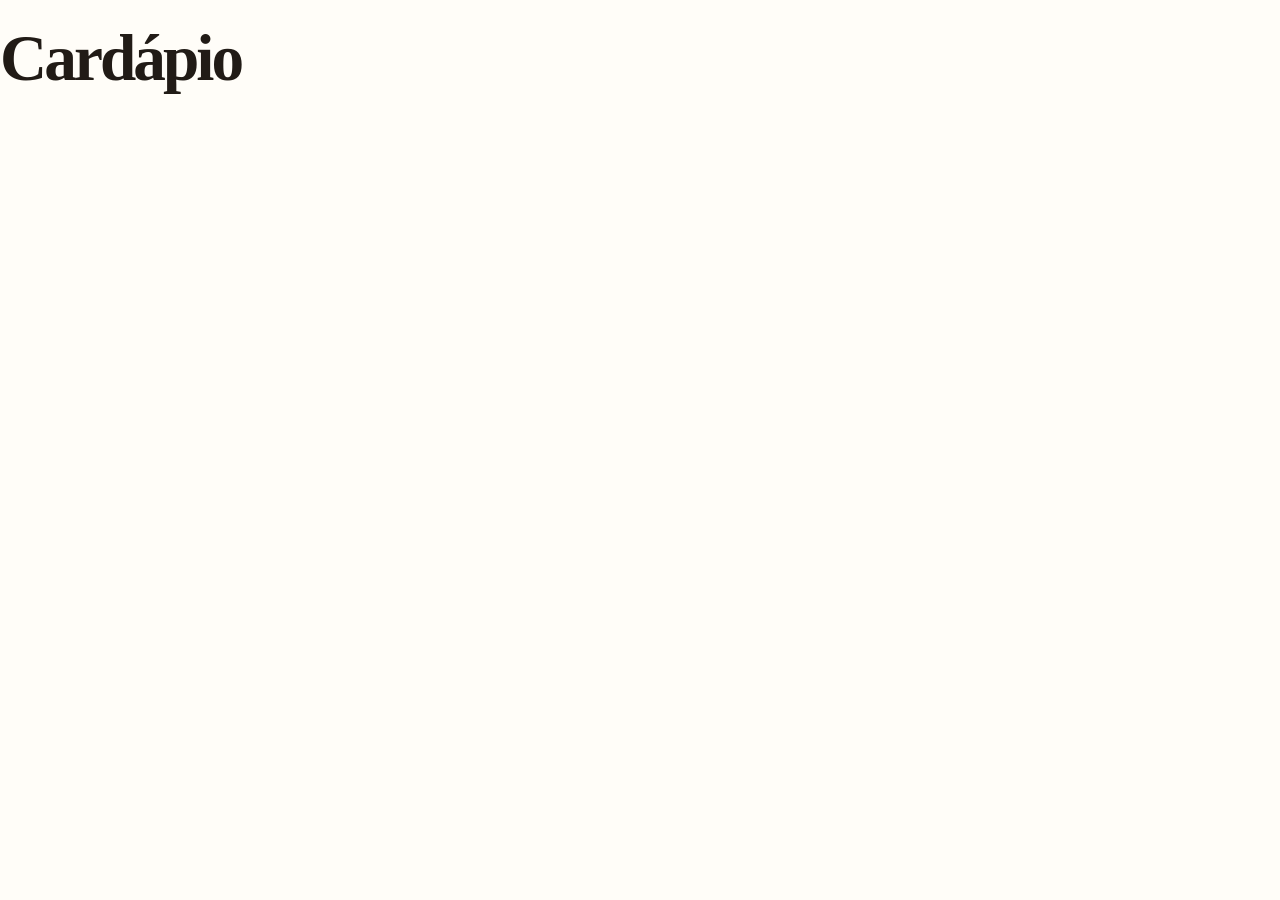
==== cardapio.html @ 6fffc0a2 "Criar página independente de cardápio" ====
<!DOCTYPE html><html lang="pt-BR"><head><meta charset="UTF-8"><meta name="viewport" content="width=device-width, initial-scale=1"><title>Cardápio | Fatia dos Sonhos</title><link rel="stylesheet" href="style.css"></head><body><h1>Cardápio</h1><script src="script.js"></script></body></html>
---- style.css ----
:root{--ink:#211b16;--muted:#776f65;--cream:#f8f4ed;--paper:#fffdf8;--red:#b83a24;--red-dark:#922b1a;--gold:#d9a54a;--line:#e9e1d6;--serif:"Playfair Display",Georgia,serif;--sans:"DM Sans",Arial,sans-serif}*{box-sizing:border-box}html{scroll-behavior:smooth;scroll-padding-top:90px}body{margin:0;background:var(--paper);color:var(--ink);font-family:var(--sans);-webkit-font-smoothing:antialiased}a{color:inherit;text-decoration:none}button,input,textarea{font:inherit}.announcement{padding:10px 20px;text-align:center;background:var(--red);color:#fff8ef;font-size:11px;letter-spacing:.09em}.site-header{height:88px;padding:0 7.2%;display:flex;align-items:center;justify-content:space-between;background:var(--paper);gap:24px;position:sticky;top:0;z-index:10;border-bottom:1px solid #eee8df}.brand{display:flex;align-items:center;gap:10px;flex-shrink:0}.brand-mark{width:43px;height:43px;display:grid;place-items:center;border:1.5px solid var(--red);border-radius:50%;font-family:var(--serif);font-size:16px;font-weight:800;color:var(--red);letter-spacing:-2px}.brand-mark span{color:var(--gold)}.brand-name{font-weight:800;font-size:14px;letter-spacing:.1em;line-height:1.3}.brand-name i{font-style:normal;color:var(--red)}.brand-name small{display:block;font-size:8px;letter-spacing:.24em;font-weight:500;margin-top:3px}.navigation{display:flex;align-items:center;gap:32px}.navigation a{font-size:12px;color:#5e574f;transition:color .2s}.navigation a:hover,.text-link:hover{color:var(--red)}.header-order{padding:13px 17px;background:var(--ink);color:#fff;border-radius:3px;font-size:12px;font-weight:700}.header-order span{margin-left:10px;color:var(--gold)}.menu-toggle{display:none;background:none;border:0;font-size:24px}.hero{position:relative;min-height:590px;display:grid;grid-template-columns:1fr 1fr;align-items:center;padding:54px 7.2% 70px;gap:6%}.hero-content{max-width:530px;padding-bottom:18px}.eyebrow{font-size:10px;letter-spacing:.18em;font-weight:700;color:var(--red);display:inline-flex;align-items:center;gap:10px}.hero .eyebrow span{width:7px;height:7px;background:var(--gold);border-radius:50%}h1,h2,h3,p{margin-top:0}h1,h2{font-family:var(--serif);letter-spacing:-.045em}h1{font-size:clamp(42px,5.1vw,69px);line-height:1.08;margin:23px 0 20px;font-weight:700}h1 em,h2 em{font-weight:600;color:var(--red);font-style:italic}.hero-content>p{max-width:430px;color:var(--muted);font-size:14px;line-height:1.9}.hero-actions{display:flex;align-items:center;gap:25px;margin-top:29px;flex-wrap:wrap}.button{display:inline-flex;align-items:center;justify-content:center;gap:22px;border:0;border-radius:3px;padding:16px 20px;font-weight:700;font-size:12px;cursor:pointer;transition:transform .2s,background .2s}.button:hover{transform:translateY(-2px)}.button-primary{background:var(--red);color:white}.button-primary:hover{background:var(--red-dark)}.button-primary span{font-size:18px;line-height:12px}.text-link{font-size:11px;font-weight:700;transition:color .2s}.text-link span{margin-left:7px}.hero-note{display:flex;align-items:center;gap:13px;margin-top:48px}.stars{color:var(--gold);letter-spacing:3px;font-size:13px}.hero-note strong,.hero-note small{display:block}.hero-note strong{font-size:11px}.hero-note small{font-size:10px;color:var(--muted);margin-top:5px}.hero-image{position:relative;min-height:430px;height:100%;background:#34251b url("https://images.unsplash.com/photo-1513104890138-7c749659a591?auto=format&fit=crop&w=1300&q=90") center/cover no-repeat;border-radius:2px}.hero-image:after{content:"";position:absolute;inset:45% 0 0;background:linear-gradient(transparent,rgba(18,12,8,.75))}.image-label{position:absolute;top:22px;right:22px;z-index:1;display:flex;align-items:center;gap:10px;background:var(--paper);padding:12px 15px;font-size:9px;font-weight:700;letter-spacing:.1em;line-height:1.6}.image-label>span:first-child{font-size:24px;color:var(--red)}.hero-caption{position:absolute;z-index:1;bottom:27px;left:28px;color:white}.hero-caption span,.hero-caption strong{display:block}.hero-caption span{font-size:9px;letter-spacing:.18em;margin-bottom:8px}.hero-caption strong{font-family:var(--serif);font-size:25px}.hero-index{position:absolute;bottom:25px;left:7.2%;font-size:8px;letter-spacing:.18em;color:#8b8175}.hero-index span{color:var(--red);margin:0 7px}.benefits{padding:28px 7.2%;display:grid;grid-template-columns:repeat(3,1fr);gap:30px;background:var(--cream);border-top:1px solid var(--line);border-bottom:1px solid var(--line)}.benefits>div{display:flex;align-items:center;gap:15px;justify-content:center}.benefit-icon{width:43px;height:43px;display:grid;place-items:center;border:1px solid #d9c9b7;color:var(--red);border-radius:50%;font-size:21px}.benefits strong,.benefits small{display:block}.benefits strong{font-size:11px}.benefits small{font-size:10px;color:var(--muted);margin-top:6px}.section-wrap{padding:100px 7.2%}.section-heading{display:flex;align-items:end;justify-content:space-between;gap:35px}.section-heading h2,.story-copy h2,.cta-section h2{font-size:clamp(34px,4vw,49px);line-height:1.12;margin:14px 0 0}.section-heading h2 span{color:var(--red)}.section-heading>p{max-width:360px;color:var(--muted);font-size:12px;line-height:1.8;margin-bottom:5px}.filters{display:flex;gap:9px;margin:34px 0 24px;flex-wrap:wrap}.filter{border:1px solid var(--line);background:transparent;color:var(--muted);padding:10px 17px;border-radius:30px;font-size:11px;cursor:pointer}.filter.active,.filter:hover{background:var(--ink);color:white;border-color:var(--ink)}.pizza-grid{display:grid;grid-template-columns:repeat(3,minmax(0,1fr));gap:28px 22px}.pizza-card{min-width:0}.pizza-photo{height:225px;position:relative;overflow:hidden;background:#eee5d8}.pizza-photo img{width:100%;height:100%;object-fit:cover;transition:transform .45s}.pizza-card:hover .pizza-photo img{transform:scale(1.05)}.pizza-tag{position:absolute;top:13px;left:13px;background:var(--paper);padding:8px 10px;font-size:9px;font-weight:700}.add-button{position:absolute;right:13px;bottom:13px;width:39px;height:39px;border:0;background:var(--red);color:white;font-size:25px;line-height:1;cursor:pointer;border-radius:50%;transition:transform .2s,background .2s}.add-button:hover{transform:rotate(90deg);background:var(--red-dark)}.pizza-info{padding:17px 0 5px;display:flex;align-items:start;justify-content:space-between;gap:12px}.pizza-info h3{font-family:var(--serif);font-size:20px;margin:0 0 7px}.pizza-info p{font-size:11px;line-height:1.7;color:var(--muted);max-width:240px;margin:0}.price{font-size:12px;white-space:nowrap;color:var(--red);padding-top:4px}.menu-bottom{display:flex;align-items:center;justify-content:space-between;border-top:1px solid var(--line);margin-top:42px;padding-top:25px;color:var(--muted);font-size:11px}.button-dark{background:var(--ink);color:white}.button-dark b{display:grid;place-items:center;background:var(--red);color:white;width:20px;height:20px;border-radius:50%;font-size:10px}.story-section{display:grid;grid-template-columns:1fr 1fr;min-height:530px;background:var(--cream)}.story-image{background:url("https://images.unsplash.com/photo-1579751626657-72bc17010498?auto=format&fit=crop&w=1200&q=85") center/cover;min-height:480px}.story-copy{padding:75px 13%;align-self:center}.story-copy h2{font-size:clamp(38px,4.4vw,57px);margin:18px 0 22px}.story-copy>p{font-size:12px;line-height:1.95;color:var(--muted);max-width:400px}.story-copy .text-link{display:inline-block;margin-top:14px}.cta-section{text-align:center;padding:90px 20px;background:#211b16;color:white}.cta-section .eyebrow{color:#e3b75f}.cta-section h2{margin:17px 0 12px}.cta-section p{color:#c8bfb4;font-size:12px;margin-bottom:25px}.cta-section .button{margin:auto}footer{padding:42px 7.2% 20px;background:#17130f;color:#fff}.footer-top{display:flex;align-items:center;justify-content:space-between;gap:30px;padding-bottom:35px}.brand-footer .brand-name{color:#fff}.footer-top>p{font-family:var(--serif);font-style:italic;color:#c8bfb4;font-size:16px;margin:0}.footer-contact{display:grid;gap:8px;font-size:10px;color:#c8bfb4}.footer-contact strong{font-size:11px;color:#fff}.footer-contact a:hover{color:#e3b75f}.footer-bottom{display:flex;justify-content:space-between;gap:15px;border-top:1px solid #3a332d;padding-top:18px;font-size:9px;color:#9f968c}.footer-bottom a:hover{color:white}.order-dialog{width:min(520px,calc(100% - 28px));max-height:90vh;overflow:auto;border:0;border-radius:8px;padding:27px;background:var(--paper);color:var(--ink);box-shadow:0 20px 90px #0005}.order-dialog::backdrop{background:#130e0bc9;backdrop-filter:blur(3px)}.dialog-head{display:flex;justify-content:space-between;align-items:center;border-bottom:1px solid var(--line);padding-bottom:17px}.dialog-head h2{font-size:30px;margin:8px 0 0}.close-dialog{border:0;background:none;font-size:30px;cursor:pointer;color:var(--muted)}.order-items{padding:12px 0}.empty-cart{font-size:12px;color:var(--muted);line-height:1.7}.order-row{display:grid;grid-template-columns:1fr auto;gap:8px;padding:12px 0;border-bottom:1px solid var(--line);font-size:12px}.order-row small{display:block;color:var(--muted);margin-top:4px}.quantity-controls{display:flex;align-items:center;gap:10px}.quantity-controls button{width:25px;height:25px;border:1px solid var(--line);background:white;cursor:pointer;border-radius:4px}.order-total{display:flex;justify-content:space-between;padding:17px 0;border-top:1px solid var(--line);font-size:14px}.order-total strong{color:var(--red);font-size:18px}.customer-label{display:block;font-size:11px;font-weight:700;margin:12px 0 6px}.customer-input{display:block;width:100%;border:1px solid var(--line);border-radius:4px;padding:12px;background:white;outline-color:var(--red);font-size:12px;resize:vertical}.checkout-button{width:100%;margin-top:18px}.dialog-hint{display:block;text-align:center;color:var(--muted);font-size:10px;margin-top:10px}.toast{position:fixed;bottom:22px;left:50%;transform:translate(-50%,20px);background:var(--ink);color:white;padding:13px 20px;border-radius:4px;font-size:12px;opacity:0;pointer-events:none;transition:.25s;z-index:30;max-width:90%;text-align:center}.toast.show{opacity:1;transform:translate(-50%,0)}[hidden]{display:none!important}@media(max-width:900px){.site-header{padding:0 5%;gap:15px}.navigation{gap:16px}.hero{padding-left:5%;padding-right:5%;gap:4%}.hero-image{min-height:380px}.benefits,.section-wrap{padding-left:5%;padding-right:5%}.pizza-photo{height:185px}.pizza-info{flex-direction:column;gap:7px}.story-copy{padding:55px 9%}.hero-index{left:5%}.footer-top{flex-wrap:wrap}}@media(max-width:650px){.announcement{font-size:9px;padding:9px}.site-header{height:72px}.brand-mark{width:38px;height:38px}.brand-name{font-size:12px}.brand-name small{font-size:7px}.menu-toggle{display:block;margin-left:auto;cursor:pointer}.navigation{display:none;position:absolute;top:71px;left:0;right:0;background:var(--paper);padding:20px 6%;border-bottom:1px solid var(--line);flex-direction:column;align-items:flex-start;gap:20px}.navigation.open{display:flex}.header-order{padding:11px;font-size:10px}.hero{grid-template-columns:1fr;padding:48px 6% 63px;gap:30px}.hero-content{padding:0}.hero h1{font-size:clamp(43px,12vw,61px)}.hero-content>p{font-size:13px}.hero-note{margin-top:30px}.hero-image{min-height:310px}.hero-index{left:6%;bottom:22px}.benefits{grid-template-columns:1fr;gap:20px;padding:25px 7%;}.benefits>div{justify-content:flex-start}.section-wrap{padding:70px 6%}.section-heading{display:block}.section-heading>p{margin-top:15px}.section-heading h2{font-size:38px}.pizza-grid{grid-template-columns:repeat(2,minmax(0,1fr));gap:25px 13px}.pizza-photo{height:150px}.pizza-info{padding-top:12px}.pizza-info h3{font-size:17px}.pizza-info p{font-size:10px}.price{font-size:11px}.add-button{width:33px;height:33px;right:8px;bottom:8px}.pizza-tag{top:8px;left:8px;font-size:8px;padding:6px}.menu-bottom{align-items:flex-start;gap:15px;flex-direction:column}.story-section{grid-template-columns:1fr}.story-image{min-height:280px}.story-copy{padding:55px 7%}.story-copy h2{font-size:45px}.cta-section{padding:70px 18px}.cta-section h2{font-size:37px}.footer-top{align-items:flex-start;flex-direction:column;gap:20px}.footer-bottom{font-size:8px}.order-dialog{padding:21px}.hero-actions{gap:18px}}@media(prefers-reduced-motion:reduce){*,*::before,*::after{scroll-behavior:auto!important;transition:none!important}}
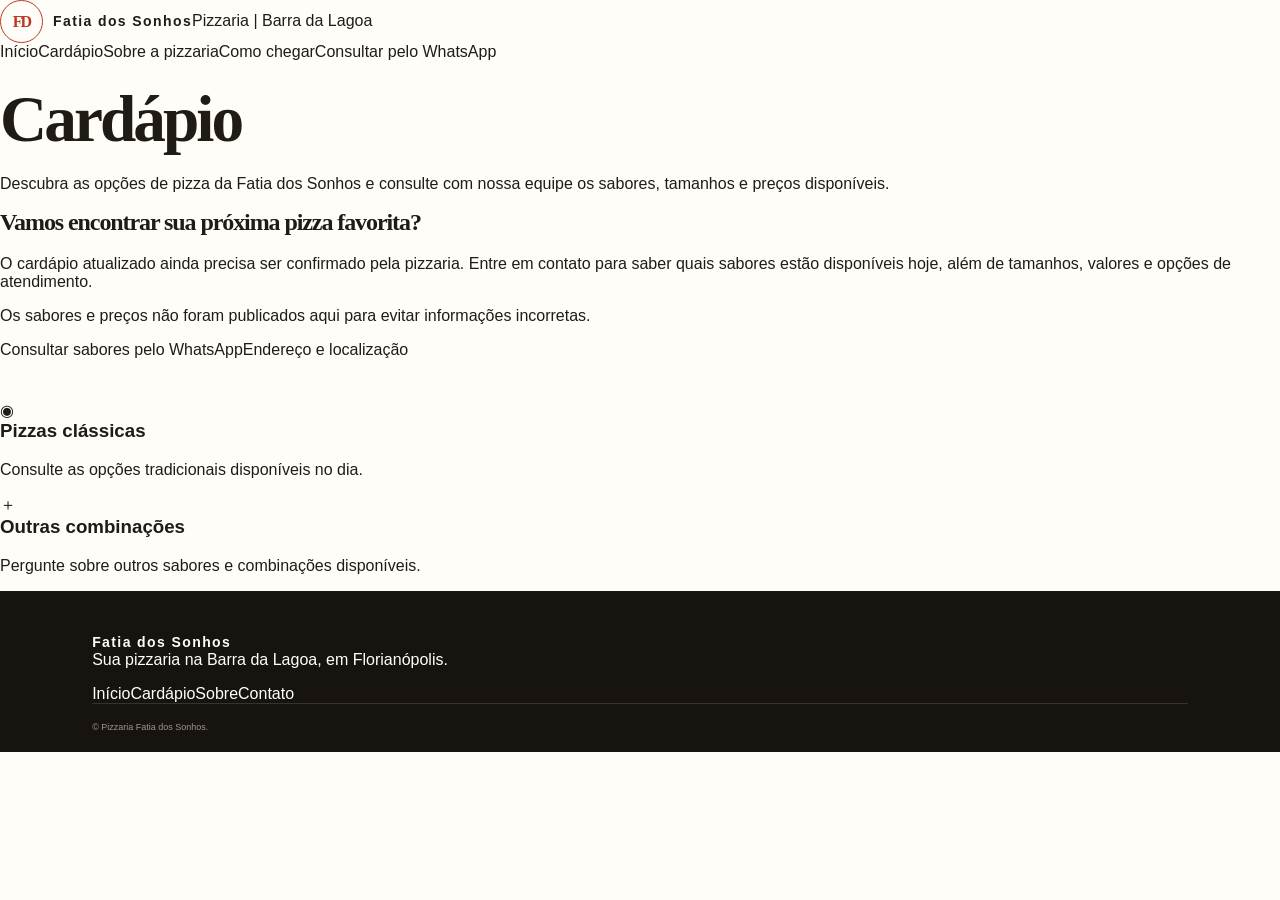
==== commit 67f8f65b: "Completar página de cardápio e navegação" ====
--- a/cardapio.html
+++ b/cardapio.html
@@ -1 +1,5 @@
-<!DOCTYPE html><html lang="pt-BR"><head><meta charset="UTF-8"><meta name="viewport" content="width=device-width, initial-scale=1"><title>Cardápio | Fatia dos Sonhos</title><link rel="stylesheet" href="style.css"></head><body><h1>Cardápio</h1><script src="script.js"></script></body></html>+<!DOCTYPE html>
+<html lang="pt-BR"><head><meta charset="UTF-8"><meta name="viewport" content="width=device-width, initial-scale=1"><meta name="theme-color" content="#124b91"><meta name="description" content="Consulte o cardápio da Pizzaria Fatia dos Sonhos, na Barra da Lagoa, Florianópolis. Confirme sabores, tamanhos e preços com a equipe."><title>Cardápio | Pizzaria Fatia dos Sonhos em Florianópolis</title><link rel="preconnect" href="https://fonts.googleapis.com"><link rel="preconnect" href="https://fonts.gstatic.com" crossorigin><link href="https://fonts.googleapis.com/css2?family=Montserrat:wght@400;700;900&display=swap" rel="stylesheet"><link rel="stylesheet" href="style.css"></head>
+<body><header class="navbar"><div class="container nav-inner"><a class="brand" href="index.html"><span class="brand-mark">FD</span><span><span class="brand-name">Fatia dos Sonhos</span><span class="brand-tag">Pizzaria | Barra da Lagoa</span></span></a><button class="menu-toggle" id="menuToggle" aria-label="Abrir menu" aria-expanded="false" aria-controls="navLinks">☰</button><nav class="nav-links" id="navLinks"><a href="index.html">Início</a><a href="cardapio.html" aria-current="page">Cardápio</a><a href="sobre.html">Sobre a pizzaria</a><a href="contato.html">Como chegar</a><a class="btn nav-cta whatsapp-link" href="#">Consultar pelo WhatsApp</a></nav></div></header>
+<main><section class="page-hero"><div class="container"><h1>Cardápio</h1><p>Descubra as opções de pizza da Fatia dos Sonhos e consulte com nossa equipe os sabores, tamanhos e preços disponíveis.</p></div></section><section class="page-content"><div class="container"><div class="menu-panel"><h2>Vamos encontrar sua próxima pizza favorita?</h2><p class="menu-intro">O cardápio atualizado ainda precisa ser confirmado pela pizzaria. Entre em contato para saber quais sabores estão disponíveis hoje, além de tamanhos, valores e opções de atendimento.</p><p class="menu-note">Os sabores e preços não foram publicados aqui para evitar informações incorretas.</p><div class="menu-actions"><a class="btn whatsapp-link" href="#">Consultar sabores pelo WhatsApp</a><a class="btn btn-outline" href="contato.html">Endereço e localização</a></div></div><div style="margin-top:42px" class="service-grid"><article class="service-card"><div class="service-icon">◉</div><h3>Pizzas clássicas</h3><p>Consulte as opções tradicionais disponíveis no dia.</p></article><article class="service-card"><div class="service-icon">＋</div><h3>Outras combinações</h3><p>Pergunte sobre outros sabores e combinações disponíveis.</p></article></div></div></section></main>
+<footer><div class="container"><div class="footer-main"><div><a class="brand" href="index.html"><span class="brand-name">Fatia dos Sonhos</span></a><p class="footer-description">Sua pizzaria na Barra da Lagoa, em Florianópolis.</p></div><nav class="footer-links"><a href="index.html">Início</a><a href="cardapio.html">Cardápio</a><a href="sobre.html">Sobre</a><a href="contato.html">Contato</a></nav></div><div class="footer-bottom"><span>© <span id="year"></span> Pizzaria Fatia dos Sonhos.</span></div></div></footer><script src="script.js"></script></body></html>
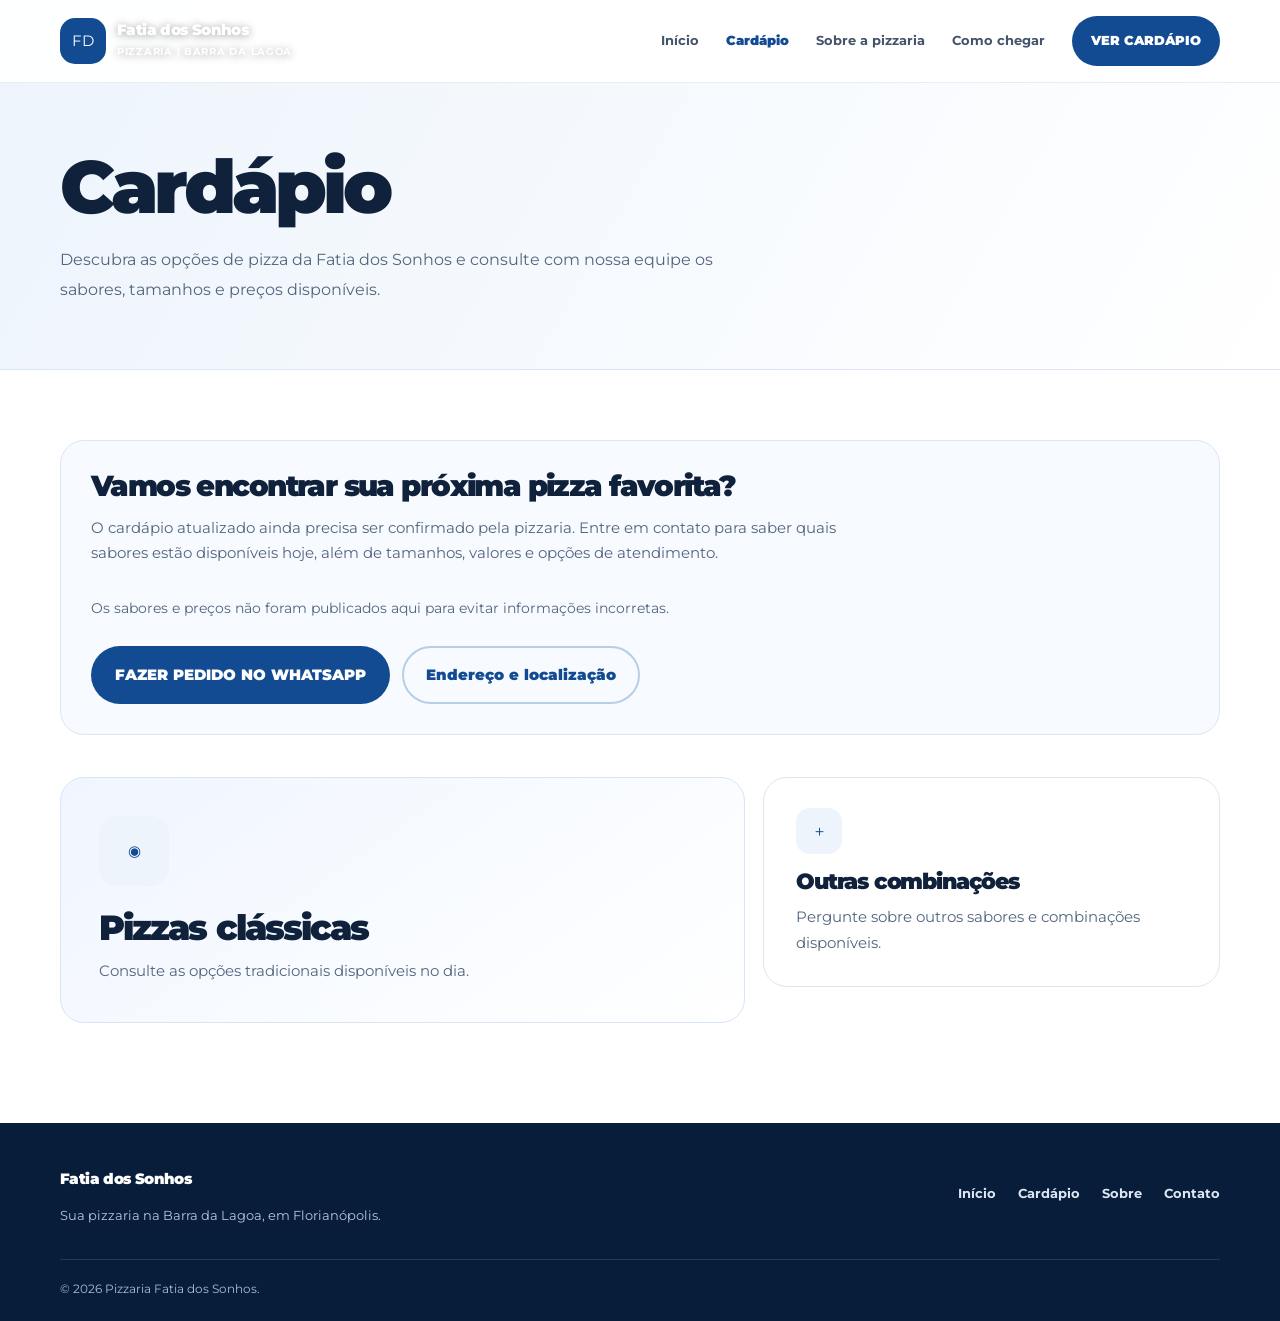
==== commit bfd813a9: "Atualiza chamada para acao do cabecalho e cardapio" ====
--- a/cardapio.html
+++ b/cardapio.html
@@ -1,5 +1,5 @@
 <!DOCTYPE html>
 <html lang="pt-BR"><head><meta charset="UTF-8"><meta name="viewport" content="width=device-width, initial-scale=1"><meta name="theme-color" content="#124b91"><meta name="description" content="Consulte o cardápio da Pizzaria Fatia dos Sonhos, na Barra da Lagoa, Florianópolis. Confirme sabores, tamanhos e preços com a equipe."><title>Cardápio | Pizzaria Fatia dos Sonhos em Florianópolis</title><link rel="preconnect" href="https://fonts.googleapis.com"><link rel="preconnect" href="https://fonts.gstatic.com" crossorigin><link href="https://fonts.googleapis.com/css2?family=Montserrat:wght@400;700;900&display=swap" rel="stylesheet"><link rel="stylesheet" href="style.css"></head>
-<body><header class="navbar"><div class="container nav-inner"><a class="brand" href="index.html"><span class="brand-mark">FD</span><span><span class="brand-name">Fatia dos Sonhos</span><span class="brand-tag">Pizzaria | Barra da Lagoa</span></span></a><button class="menu-toggle" id="menuToggle" aria-label="Abrir menu" aria-expanded="false" aria-controls="navLinks">☰</button><nav class="nav-links" id="navLinks"><a href="index.html">Início</a><a href="cardapio.html" aria-current="page">Cardápio</a><a href="sobre.html">Sobre a pizzaria</a><a href="contato.html">Como chegar</a><a class="btn nav-cta whatsapp-link" href="#">Consultar pelo WhatsApp</a></nav></div></header>
-<main><section class="page-hero"><div class="container"><h1>Cardápio</h1><p>Descubra as opções de pizza da Fatia dos Sonhos e consulte com nossa equipe os sabores, tamanhos e preços disponíveis.</p></div></section><section class="page-content"><div class="container"><div class="menu-panel"><h2>Vamos encontrar sua próxima pizza favorita?</h2><p class="menu-intro">O cardápio atualizado ainda precisa ser confirmado pela pizzaria. Entre em contato para saber quais sabores estão disponíveis hoje, além de tamanhos, valores e opções de atendimento.</p><p class="menu-note">Os sabores e preços não foram publicados aqui para evitar informações incorretas.</p><div class="menu-actions"><a class="btn whatsapp-link" href="#">Consultar sabores pelo WhatsApp</a><a class="btn btn-outline" href="contato.html">Endereço e localização</a></div></div><div style="margin-top:42px" class="service-grid"><article class="service-card"><div class="service-icon">◉</div><h3>Pizzas clássicas</h3><p>Consulte as opções tradicionais disponíveis no dia.</p></article><article class="service-card"><div class="service-icon">＋</div><h3>Outras combinações</h3><p>Pergunte sobre outros sabores e combinações disponíveis.</p></article></div></div></section></main>
+<body><header class="navbar"><div class="container nav-inner"><a class="brand" href="index.html"><span class="brand-mark">FD</span><span><span class="brand-name">Fatia dos Sonhos</span><span class="brand-tag">Pizzaria | Barra da Lagoa</span></span></a><button class="menu-toggle" id="menuToggle" aria-label="Abrir menu" aria-expanded="false" aria-controls="navLinks">☰</button><nav class="nav-links" id="navLinks"><a href="index.html">Início</a><a href="cardapio.html" aria-current="page">Cardápio</a><a href="sobre.html">Sobre a pizzaria</a><a href="contato.html">Como chegar</a><a class="btn nav-cta" href="cardapio.html">VER CARDÁPIO</a></nav></div></header>
+<main><section class="page-hero"><div class="container"><h1>Cardápio</h1><p>Descubra as opções de pizza da Fatia dos Sonhos e consulte com nossa equipe os sabores, tamanhos e preços disponíveis.</p></div></section><section class="page-content"><div class="container"><div class="menu-panel"><h2>Vamos encontrar sua próxima pizza favorita?</h2><p class="menu-intro">O cardápio atualizado ainda precisa ser confirmado pela pizzaria. Entre em contato para saber quais sabores estão disponíveis hoje, além de tamanhos, valores e opções de atendimento.</p><p class="menu-note">Os sabores e preços não foram publicados aqui para evitar informações incorretas.</p><div class="menu-actions"><a class="btn whatsapp-link" href="#">FAZER PEDIDO NO WHATSAPP</a><a class="btn btn-outline" href="contato.html">Endereço e localização</a></div></div><div style="margin-top:42px" class="service-grid"><article class="service-card"><div class="service-icon">◉</div><h3>Pizzas clássicas</h3><p>Consulte as opções tradicionais disponíveis no dia.</p></article><article class="service-card"><div class="service-icon">＋</div><h3>Outras combinações</h3><p>Pergunte sobre outros sabores e combinações disponíveis.</p></article></div></div></section></main>
 <footer><div class="container"><div class="footer-main"><div><a class="brand" href="index.html"><span class="brand-name">Fatia dos Sonhos</span></a><p class="footer-description">Sua pizzaria na Barra da Lagoa, em Florianópolis.</p></div><nav class="footer-links"><a href="index.html">Início</a><a href="cardapio.html">Cardápio</a><a href="sobre.html">Sobre</a><a href="contato.html">Contato</a></nav></div><div class="footer-bottom"><span>© <span id="year"></span> Pizzaria Fatia dos Sonhos.</span></div></div></footer><script src="script.js"></script></body></html>
--- a/style.css
+++ b/style.css
@@ -1 +1,359 @@
-:root{--ink:#211b16;--muted:#776f65;--cream:#f8f4ed;--paper:#fffdf8;--red:#b83a24;--red-dark:#922b1a;--gold:#d9a54a;--line:#e9e1d6;--serif:"Playfair Display",Georgia,serif;--sans:"DM Sans",Arial,sans-serif}*{box-sizing:border-box}html{scroll-behavior:smooth;scroll-padding-top:90px}body{margin:0;background:var(--paper);color:var(--ink);font-family:var(--sans);-webkit-font-smoothing:antialiased}a{color:inherit;text-decoration:none}button,input,textarea{font:inherit}.announcement{padding:10px 20px;text-align:center;background:var(--red);color:#fff8ef;font-size:11px;letter-spacing:.09em}.site-header{height:88px;padding:0 7.2%;display:flex;align-items:center;justify-content:space-between;background:var(--paper);gap:24px;position:sticky;top:0;z-index:10;border-bottom:1px solid #eee8df}.brand{display:flex;align-items:center;gap:10px;flex-shrink:0}.brand-mark{width:43px;height:43px;display:grid;place-items:center;border:1.5px solid var(--red);border-radius:50%;font-family:var(--serif);font-size:16px;font-weight:800;color:var(--red);letter-spacing:-2px}.brand-mark span{color:var(--gold)}.brand-name{font-weight:800;font-size:14px;letter-spacing:.1em;line-height:1.3}.brand-name i{font-style:normal;color:var(--red)}.brand-name small{display:block;font-size:8px;letter-spacing:.24em;font-weight:500;margin-top:3px}.navigation{display:flex;align-items:center;gap:32px}.navigation a{font-size:12px;color:#5e574f;transition:color .2s}.navigation a:hover,.text-link:hover{color:var(--red)}.header-order{padding:13px 17px;background:var(--ink);color:#fff;border-radius:3px;font-size:12px;font-weight:700}.header-order span{margin-left:10px;color:var(--gold)}.menu-toggle{display:none;background:none;border:0;font-size:24px}.hero{position:relative;min-height:590px;display:grid;grid-template-columns:1fr 1fr;align-items:center;padding:54px 7.2% 70px;gap:6%}.hero-content{max-width:530px;padding-bottom:18px}.eyebrow{font-size:10px;letter-spacing:.18em;font-weight:700;color:var(--red);display:inline-flex;align-items:center;gap:10px}.hero .eyebrow span{width:7px;height:7px;background:var(--gold);border-radius:50%}h1,h2,h3,p{margin-top:0}h1,h2{font-family:var(--serif);letter-spacing:-.045em}h1{font-size:clamp(42px,5.1vw,69px);line-height:1.08;margin:23px 0 20px;font-weight:700}h1 em,h2 em{font-weight:600;color:var(--red);font-style:italic}.hero-content>p{max-width:430px;color:var(--muted);font-size:14px;line-height:1.9}.hero-actions{display:flex;align-items:center;gap:25px;margin-top:29px;flex-wrap:wrap}.button{display:inline-flex;align-items:center;justify-content:center;gap:22px;border:0;border-radius:3px;padding:16px 20px;font-weight:700;font-size:12px;cursor:pointer;transition:transform .2s,background .2s}.button:hover{transform:translateY(-2px)}.button-primary{background:var(--red);color:white}.button-primary:hover{background:var(--red-dark)}.button-primary span{font-size:18px;line-height:12px}.text-link{font-size:11px;font-weight:700;transition:color .2s}.text-link span{margin-left:7px}.hero-note{display:flex;align-items:center;gap:13px;margin-top:48px}.stars{color:var(--gold);letter-spacing:3px;font-size:13px}.hero-note strong,.hero-note small{display:block}.hero-note strong{font-size:11px}.hero-note small{font-size:10px;color:var(--muted);margin-top:5px}.hero-image{position:relative;min-height:430px;height:100%;background:#34251b url("https://images.unsplash.com/photo-1513104890138-7c749659a591?auto=format&fit=crop&w=1300&q=90") center/cover no-repeat;border-radius:2px}.hero-image:after{content:"";position:absolute;inset:45% 0 0;background:linear-gradient(transparent,rgba(18,12,8,.75))}.image-label{position:absolute;top:22px;right:22px;z-index:1;display:flex;align-items:center;gap:10px;background:var(--paper);padding:12px 15px;font-size:9px;font-weight:700;letter-spacing:.1em;line-height:1.6}.image-label>span:first-child{font-size:24px;color:var(--red)}.hero-caption{position:absolute;z-index:1;bottom:27px;left:28px;color:white}.hero-caption span,.hero-caption strong{display:block}.hero-caption span{font-size:9px;letter-spacing:.18em;margin-bottom:8px}.hero-caption strong{font-family:var(--serif);font-size:25px}.hero-index{position:absolute;bottom:25px;left:7.2%;font-size:8px;letter-spacing:.18em;color:#8b8175}.hero-index span{color:var(--red);margin:0 7px}.benefits{padding:28px 7.2%;display:grid;grid-template-columns:repeat(3,1fr);gap:30px;background:var(--cream);border-top:1px solid var(--line);border-bottom:1px solid var(--line)}.benefits>div{display:flex;align-items:center;gap:15px;justify-content:center}.benefit-icon{width:43px;height:43px;display:grid;place-items:center;border:1px solid #d9c9b7;color:var(--red);border-radius:50%;font-size:21px}.benefits strong,.benefits small{display:block}.benefits strong{font-size:11px}.benefits small{font-size:10px;color:var(--muted);margin-top:6px}.section-wrap{padding:100px 7.2%}.section-heading{display:flex;align-items:end;justify-content:space-between;gap:35px}.section-heading h2,.story-copy h2,.cta-section h2{font-size:clamp(34px,4vw,49px);line-height:1.12;margin:14px 0 0}.section-heading h2 span{color:var(--red)}.section-heading>p{max-width:360px;color:var(--muted);font-size:12px;line-height:1.8;margin-bottom:5px}.filters{display:flex;gap:9px;margin:34px 0 24px;flex-wrap:wrap}.filter{border:1px solid var(--line);background:transparent;color:var(--muted);padding:10px 17px;border-radius:30px;font-size:11px;cursor:pointer}.filter.active,.filter:hover{background:var(--ink);color:white;border-color:var(--ink)}.pizza-grid{display:grid;grid-template-columns:repeat(3,minmax(0,1fr));gap:28px 22px}.pizza-card{min-width:0}.pizza-photo{height:225px;position:relative;overflow:hidden;background:#eee5d8}.pizza-photo img{width:100%;height:100%;object-fit:cover;transition:transform .45s}.pizza-card:hover .pizza-photo img{transform:scale(1.05)}.pizza-tag{position:absolute;top:13px;left:13px;background:var(--paper);padding:8px 10px;font-size:9px;font-weight:700}.add-button{position:absolute;right:13px;bottom:13px;width:39px;height:39px;border:0;background:var(--red);color:white;font-size:25px;line-height:1;cursor:pointer;border-radius:50%;transition:transform .2s,background .2s}.add-button:hover{transform:rotate(90deg);background:var(--red-dark)}.pizza-info{padding:17px 0 5px;display:flex;align-items:start;justify-content:space-between;gap:12px}.pizza-info h3{font-family:var(--serif);font-size:20px;margin:0 0 7px}.pizza-info p{font-size:11px;line-height:1.7;color:var(--muted);max-width:240px;margin:0}.price{font-size:12px;white-space:nowrap;color:var(--red);padding-top:4px}.menu-bottom{display:flex;align-items:center;justify-content:space-between;border-top:1px solid var(--line);margin-top:42px;padding-top:25px;color:var(--muted);font-size:11px}.button-dark{background:var(--ink);color:white}.button-dark b{display:grid;place-items:center;background:var(--red);color:white;width:20px;height:20px;border-radius:50%;font-size:10px}.story-section{display:grid;grid-template-columns:1fr 1fr;min-height:530px;background:var(--cream)}.story-image{background:url("https://images.unsplash.com/photo-1579751626657-72bc17010498?auto=format&fit=crop&w=1200&q=85") center/cover;min-height:480px}.story-copy{padding:75px 13%;align-self:center}.story-copy h2{font-size:clamp(38px,4.4vw,57px);margin:18px 0 22px}.story-copy>p{font-size:12px;line-height:1.95;color:var(--muted);max-width:400px}.story-copy .text-link{display:inline-block;margin-top:14px}.cta-section{text-align:center;padding:90px 20px;background:#211b16;color:white}.cta-section .eyebrow{color:#e3b75f}.cta-section h2{margin:17px 0 12px}.cta-section p{color:#c8bfb4;font-size:12px;margin-bottom:25px}.cta-section .button{margin:auto}footer{padding:42px 7.2% 20px;background:#17130f;color:#fff}.footer-top{display:flex;align-items:center;justify-content:space-between;gap:30px;padding-bottom:35px}.brand-footer .brand-name{color:#fff}.footer-top>p{font-family:var(--serif);font-style:italic;color:#c8bfb4;font-size:16px;margin:0}.footer-contact{display:grid;gap:8px;font-size:10px;color:#c8bfb4}.footer-contact strong{font-size:11px;color:#fff}.footer-contact a:hover{color:#e3b75f}.footer-bottom{display:flex;justify-content:space-between;gap:15px;border-top:1px solid #3a332d;padding-top:18px;font-size:9px;color:#9f968c}.footer-bottom a:hover{color:white}.order-dialog{width:min(520px,calc(100% - 28px));max-height:90vh;overflow:auto;border:0;border-radius:8px;padding:27px;background:var(--paper);color:var(--ink);box-shadow:0 20px 90px #0005}.order-dialog::backdrop{background:#130e0bc9;backdrop-filter:blur(3px)}.dialog-head{display:flex;justify-content:space-between;align-items:center;border-bottom:1px solid var(--line);padding-bottom:17px}.dialog-head h2{font-size:30px;margin:8px 0 0}.close-dialog{border:0;background:none;font-size:30px;cursor:pointer;color:var(--muted)}.order-items{padding:12px 0}.empty-cart{font-size:12px;color:var(--muted);line-height:1.7}.order-row{display:grid;grid-template-columns:1fr auto;gap:8px;padding:12px 0;border-bottom:1px solid var(--line);font-size:12px}.order-row small{display:block;color:var(--muted);margin-top:4px}.quantity-controls{display:flex;align-items:center;gap:10px}.quantity-controls button{width:25px;height:25px;border:1px solid var(--line);background:white;cursor:pointer;border-radius:4px}.order-total{display:flex;justify-content:space-between;padding:17px 0;border-top:1px solid var(--line);font-size:14px}.order-total strong{color:var(--red);font-size:18px}.customer-label{display:block;font-size:11px;font-weight:700;margin:12px 0 6px}.customer-input{display:block;width:100%;border:1px solid var(--line);border-radius:4px;padding:12px;background:white;outline-color:var(--red);font-size:12px;resize:vertical}.checkout-button{width:100%;margin-top:18px}.dialog-hint{display:block;text-align:center;color:var(--muted);font-size:10px;margin-top:10px}.toast{position:fixed;bottom:22px;left:50%;transform:translate(-50%,20px);background:var(--ink);color:white;padding:13px 20px;border-radius:4px;font-size:12px;opacity:0;pointer-events:none;transition:.25s;z-index:30;max-width:90%;text-align:center}.toast.show{opacity:1;transform:translate(-50%,0)}[hidden]{display:none!important}@media(max-width:900px){.site-header{padding:0 5%;gap:15px}.navigation{gap:16px}.hero{padding-left:5%;padding-right:5%;gap:4%}.hero-image{min-height:380px}.benefits,.section-wrap{padding-left:5%;padding-right:5%}.pizza-photo{height:185px}.pizza-info{flex-direction:column;gap:7px}.story-copy{padding:55px 9%}.hero-index{left:5%}.footer-top{flex-wrap:wrap}}@media(max-width:650px){.announcement{font-size:9px;padding:9px}.site-header{height:72px}.brand-mark{width:38px;height:38px}.brand-name{font-size:12px}.brand-name small{font-size:7px}.menu-toggle{display:block;margin-left:auto;cursor:pointer}.navigation{display:none;position:absolute;top:71px;left:0;right:0;background:var(--paper);padding:20px 6%;border-bottom:1px solid var(--line);flex-direction:column;align-items:flex-start;gap:20px}.navigation.open{display:flex}.header-order{padding:11px;font-size:10px}.hero{grid-template-columns:1fr;padding:48px 6% 63px;gap:30px}.hero-content{padding:0}.hero h1{font-size:clamp(43px,12vw,61px)}.hero-content>p{font-size:13px}.hero-note{margin-top:30px}.hero-image{min-height:310px}.hero-index{left:6%;bottom:22px}.benefits{grid-template-columns:1fr;gap:20px;padding:25px 7%;}.benefits>div{justify-content:flex-start}.section-wrap{padding:70px 6%}.section-heading{display:block}.section-heading>p{margin-top:15px}.section-heading h2{font-size:38px}.pizza-grid{grid-template-columns:repeat(2,minmax(0,1fr));gap:25px 13px}.pizza-photo{height:150px}.pizza-info{padding-top:12px}.pizza-info h3{font-size:17px}.pizza-info p{font-size:10px}.price{font-size:11px}.add-button{width:33px;height:33px;right:8px;bottom:8px}.pizza-tag{top:8px;left:8px;font-size:8px;padding:6px}.menu-bottom{align-items:flex-start;gap:15px;flex-direction:column}.story-section{grid-template-columns:1fr}.story-image{min-height:280px}.story-copy{padding:55px 7%}.story-copy h2{font-size:45px}.cta-section{padding:70px 18px}.cta-section h2{font-size:37px}.footer-top{align-items:flex-start;flex-direction:column;gap:20px}.footer-bottom{font-size:8px}.order-dialog{padding:21px}.hero-actions{gap:18px}}@media(prefers-reduced-motion:reduce){*,*::before,*::after{scroll-behavior:auto!important;transition:none!important}}+
+    :root{--blue:#164b91;--blue-dark:#103566;--blue-light:#eaf3ff;--white:#fff;--ink:#17263c;--muted:#637187;--line:#e3eaf3;--shadow:0 18px 55px rgba(16,53,102,.12);--radius:22px}
+    *{box-sizing:border-box}
+    html{scroll-behavior:smooth;scroll-padding-top:92px}
+    body{margin:0;font-family:'Montserrat',sans-serif;color:var(--ink);background:var(--white);line-height:1.65}
+    img{display:block;max-width:100%}
+    a{color:inherit;text-decoration:none}
+    button{font:inherit}
+    .container{width:min(1160px,calc(100% - 40px));margin-inline:auto}
+    .section{padding:92px 0}
+    .eyebrow{display:inline-flex;align-items:center;gap:9px;color:var(--blue);font-size:.76rem;font-weight:900;letter-spacing:.14em;text-transform:uppercase}
+    .eyebrow:before{content:"";width:24px;height:3px;border-radius:3px;background:currentColor}
+    h1,h2,h3,p{margin-top:0}
+    h1,h2,h3{line-height:1.13;letter-spacing:-.04em}
+    h2{font-size:clamp(2rem,4vw,3.2rem);margin:14px 0 16px;font-weight:900}
+    .section-intro{max-width:650px;color:var(--muted);margin-bottom:38px}
+    .btn{display:inline-flex;align-items:center;justify-content:center;gap:10px;padding:15px 22px;border:2px solid transparent;border-radius:999px;background:var(--blue);color:#fff;font-size:.91rem;font-weight:900;transition:transform .2s,background .2s,box-shadow .2s;cursor:pointer}
+    .btn:hover{background:var(--blue-dark);transform:translateY(-2px);box-shadow:0 12px 28px #164b912b}
+    .btn-outline{background:transparent;color:var(--blue);border-color:#b8cde8}
+    .btn-outline:hover{color:#fff;border-color:var(--blue)}
+    .btn svg{width:19px;height:19px;flex:none}
+    /* Navegação */
+    .navbar{position:fixed;inset:0 0 auto;z-index:1000;background:rgba(255,255,255,.94);border-bottom:1px solid #e8eef6;backdrop-filter:blur(14px)}
+    .nav-inner{height:82px;display:flex;align-items:center;justify-content:space-between;gap:24px}
+    .brand{display:flex;align-items:center;gap:11px;min-width:0}
+    .brand-mark{display:grid;place-items:center;width:46px;height:46px;flex:none;border-radius:15px;background:var(--blue);color:#fff}
+    .brand-mark svg{width:27px;height:27px}
+    .brand-name{display:block;font-size:.95rem;font-weight:900;letter-spacing:-.04em;line-height:1.1}
+    .brand-tag{display:block;color:var(--muted);font-size:.65rem;letter-spacing:.08em;text-transform:uppercase;margin-top:5px}
+    .nav-links{display:flex;align-items:center;gap:27px;font-size:.82rem;font-weight:700;color:#43536b}
+    .nav-links a:not(.btn):hover{color:var(--blue)}
+    .nav-cta{padding:12px 17px;font-size:.8rem}
+    .menu-toggle{display:none;width:44px;height:44px;border:1px solid var(--line);background:#fff;border-radius:12px;color:var(--blue);cursor:pointer}
+    .menu-toggle svg{width:23px;height:23px}
+    /* Hero */
+    .hero{padding:138px 0 78px;overflow:hidden;background:radial-gradient(circle at 83% 27%,#e4efff 0,transparent 32%),linear-gradient(180deg,#f8fbff 0%,#fff 100%)}
+    .hero-grid{display:grid;grid-template-columns:1.02fr .98fr;align-items:center;gap:56px}
+    .hero-copy h1{font-size:clamp(2.8rem,5.6vw,5rem);margin:18px 0 22px;font-weight:900;max-width:650px}
+    .hero-copy h1 span{color:var(--blue)}
+    .hero-copy>p{max-width:550px;color:var(--muted);font-size:1.05rem;margin-bottom:29px}
+    .hero-actions{display:flex;flex-wrap:wrap;gap:12px}
+    .hero-note{display:flex;align-items:center;gap:12px;margin-top:27px;color:var(--muted);font-size:.8rem}
+    .note-icon{display:grid;place-items:center;width:38px;height:38px;flex:none;border-radius:50%;background:var(--blue-light);color:var(--blue)}
+    .note-icon svg{width:20px;height:20px}
+    .hero-visual{position:relative;min-height:470px}
+    .hero-photo{position:absolute;inset:12px 18px 20px 22px;overflow:hidden;border-radius:48% 48% 25px 25px;box-shadow:var(--shadow)}
+    .hero-photo img{width:100%;height:100%;object-fit:cover}
+    .hero-photo:after{content:"";position:absolute;inset:0;background:linear-gradient(180deg,transparent 58%,rgba(7,28,57,.42))}
+    .floating-card{position:absolute;z-index:2;display:flex;align-items:center;gap:12px;background:#fff;padding:15px 18px;border:1px solid #e7eef8;border-radius:17px;box-shadow:var(--shadow)}
+    .floating-card.top{top:36px;left:0}
+    .floating-card.bottom{bottom:0;right:0}
+    .float-icon{display:grid;place-items:center;width:43px;height:43px;border-radius:13px;background:var(--blue-light);color:var(--blue)}
+    .float-icon svg{width:23px;height:23px}
+    .float-title{display:block;font-size:.8rem;font-weight:900}
+    .float-sub{display:block;font-size:.68rem;color:var(--muted);margin-top:2px}
+    /* Serviços */
+    .services{background:#fff}
+    .section-heading{text-align:center}
+    .section-heading .section-intro{margin-inline:auto}
+    .service-grid{display:grid;grid-template-columns:repeat(3,1fr);gap:20px}
+    .service-card{padding:30px;border:1px solid var(--line);border-radius:var(--radius);transition:transform .2s,box-shadow .2s}
+    .service-card:hover{transform:translateY(-5px);box-shadow:var(--shadow)}
+    .service-icon{display:grid;place-items:center;width:58px;height:58px;border-radius:18px;background:var(--blue-light);color:var(--blue);margin-bottom:23px}
+    .service-icon svg{width:29px;height:29px}
+    .service-card h3{font-size:1.2rem;margin-bottom:10px;font-weight:900}
+    .service-card p{color:var(--muted);font-size:.9rem;margin:0}
+    /* Diferenciais */
+    .advantages{background:var(--blue-dark);color:#fff;position:relative;overflow:hidden}
+    .advantages:after{content:"";position:absolute;width:420px;height:420px;border:1px solid #ffffff14;border-radius:50%;right:-160px;top:-180px;box-shadow:0 0 0 50px #ffffff08,0 0 0 100px #ffffff05}
+    .advantages .eyebrow{color:#a9d0ff}
+    .advantages .section-intro{color:#d0deef}
+    .advantage-grid{display:grid;grid-template-columns:repeat(4,1fr);gap:16px;position:relative;z-index:1}
+    .advantage{padding:23px 20px;border:1px solid #ffffff26;background:#ffffff09;border-radius:18px}
+    .advantage .service-icon{background:#ffffff14;color:#c8e0ff;width:49px;height:49px;border-radius:15px;margin-bottom:18px}
+    .advantage .service-icon svg{width:24px;height:24px}
+    .advantage h3{font-size:1rem;margin-bottom:9px}
+    .advantage p{font-size:.82rem;color:#d0deef;margin:0}
+    /* Sobre */
+    .about-grid{display:grid;grid-template-columns:.95fr 1.05fr;gap:68px;align-items:center}
+    .about-image{position:relative;min-height:435px}
+    .about-image img{position:absolute;inset:0;width:100%;height:100%;object-fit:cover;border-radius:var(--radius);box-shadow:var(--shadow)}
+    .about-stamp{position:absolute;right:-18px;bottom:24px;background:var(--blue);color:#fff;border-radius:18px;padding:20px 23px;max-width:195px;box-shadow:var(--shadow)}
+    .about-stamp strong{display:block;font-size:1.12rem;font-weight:900}
+    .about-stamp span{display:block;font-size:.75rem;margin-top:5px;color:#dbeaff}
+    .about-copy p{color:var(--muted)}
+    .about-points{display:grid;grid-template-columns:1fr 1fr;gap:13px;margin:25px 0 29px}
+    .about-point{display:flex;align-items:center;gap:9px;font-size:.83rem;font-weight:700}
+    .check{display:grid;place-items:center;width:23px;height:23px;flex:none;border-radius:50%;background:var(--blue-light);color:var(--blue)}
+    .check svg{width:14px;height:14px}
+    /* Localização */
+    .location{background:var(--blue-light)}
+    .location-grid{display:grid;grid-template-columns:.9fr 1.1fr;gap:35px;align-items:stretch}
+    .location-info{padding:15px 0}
+    .info-row{display:flex;align-items:flex-start;gap:14px;margin:23px 0}
+    .info-row .service-icon{width:47px;height:47px;border-radius:14px;flex:none;margin:0}
+    .info-row .service-icon svg{width:23px;height:23px}
+    .info-row h3{font-size:.92rem;letter-spacing:0;margin:2px 0 5px}
+    .info-row p{font-size:.85rem;color:var(--muted);margin:0}
+    .map-card{overflow:hidden;border-radius:var(--radius);min-height:390px;background:#d8e7f8;box-shadow:var(--shadow)}
+    .map-card iframe{width:100%;height:100%;min-height:390px;border:0;display:block}
+    /* Chamada final */
+    .final-cta{padding:82px 0}
+    .cta-panel{position:relative;overflow:hidden;display:flex;align-items:center;justify-content:space-between;gap:30px;padding:48px;border-radius:28px;background:var(--blue);color:#fff}
+    .cta-panel:after{content:"";position:absolute;width:310px;height:310px;border:1px solid #ffffff2a;border-radius:50%;right:18%;top:-190px;box-shadow:0 0 0 38px #ffffff0c,0 0 0 76px #ffffff08}
+    .cta-copy{position:relative;z-index:1;max-width:650px}
+    .cta-copy h2{margin-top:0;margin-bottom:12px}
+    .cta-copy p{color:#dceaff;margin:0}
+    .cta-panel .btn{position:relative;z-index:1;background:#fff;color:var(--blue);white-space:nowrap}
+    .cta-panel .btn:hover{background:#eaf3ff}
+    /* Rodapé */
+    footer{background:#0c2547;color:#fff;padding:48px 0 22px}
+    .footer-main{display:flex;justify-content:space-between;gap:30px;align-items:flex-start;padding-bottom:32px}
+    footer .brand-tag{color:#b6c8df}
+    .footer-description{max-width:340px;color:#b6c8df;font-size:.82rem;margin:17px 0 0}
+    .footer-links{display:flex;gap:22px;flex-wrap:wrap;font-size:.8rem;color:#dce7f5;font-weight:700}
+    .footer-links a:hover{color:#fff;text-decoration:underline}
+    .footer-bottom{border-top:1px solid #ffffff20;padding-top:20px;display:flex;justify-content:space-between;gap:18px;flex-wrap:wrap;color:#a9bdd7;font-size:.72rem}
+    .whatsapp-float{position:fixed;right:22px;bottom:22px;z-index:900;width:62px;height:62px;display:grid;place-items:center;border-radius:50%;background:#20b965;color:#fff;box-shadow:0 10px 30px #08743c4d;transition:transform .2s}
+    .whatsapp-float:hover{transform:translateY(-4px) scale(1.04)}
+    .whatsapp-float svg{width:31px;height:31px}
+    .sr-only{position:absolute;width:1px;height:1px;padding:0;margin:-1px;overflow:hidden;clip:rect(0,0,0,0);white-space:nowrap;border:0}
+    @media(max-width:950px){
+      .nav-links{gap:16px}.nav-links a:not(.btn){font-size:.76rem}
+      .hero-grid{gap:25px}.hero-visual{min-height:400px}
+      .advantage-grid{grid-template-columns:repeat(2,1fr)}
+      .about-grid{gap:38px}
+    }
+    @media(max-width:760px){
+      html{scroll-padding-top:75px}.container{width:min(100% - 32px,560px)}.section{padding:68px 0}
+      .nav-inner{height:72px}.brand-mark{width:41px;height:41px;border-radius:13px}.brand-name{font-size:.87rem}
+      .menu-toggle{display:grid;place-items:center}
+      .nav-links{display:none;position:absolute;top:72px;left:0;right:0;padding:18px 22px 24px;background:#fff;border-bottom:1px solid var(--line);box-shadow:0 18px 25px #123b7212;align-items:stretch;gap:0}
+      .nav-links.open{display:flex;flex-direction:column}
+      .nav-links a:not(.btn){padding:13px 0;font-size:.9rem;border-bottom:1px solid #edf1f7}
+      .nav-cta{margin-top:14px}
+      .hero{padding:112px 0 58px}.hero-grid{grid-template-columns:1fr;gap:35px}.hero-copy h1{font-size:clamp(2.65rem,12vw,4rem)}
+      .hero-copy>p{font-size:.97rem}.hero-visual{min-height:370px;margin:0 4px}
+      .hero-photo{inset:10px 12px 18px 16px}.floating-card.top{left:-5px;top:18px}.floating-card.bottom{right:-4px}
+      .service-grid,.review-grid{grid-template-columns:1fr}.service-card{padding:25px}
+      .advantage-grid{gap:12px}.advantage{padding:19px 15px}
+      .about-grid,.location-grid{grid-template-columns:1fr;gap:28px}.about-image{min-height:340px;margin-right:10px}
+      .about-stamp{right:-10px}.about-points{gap:12px}
+      .map-card,.map-card iframe{min-height:320px}
+      .cta-panel{padding:34px 25px;align-items:flex-start;flex-direction:column}.cta-panel h2{font-size:2.15rem}
+      .footer-main{flex-direction:column}.footer-links{gap:16px}
+      .whatsapp-float{width:56px;height:56px;right:15px;bottom:15px}
+    }
+    @media(max-width:390px){.brand-tag{font-size:.58rem}.hero-actions .btn{width:100%}.advantage-grid{grid-template-columns:1fr}.about-points{grid-template-columns:1fr}.floating-card{padding:12px}.float-title{font-size:.74rem}}
+    @media(prefers-reduced-motion:reduce){html{scroll-behavior:auto}*,*:before,*:after{transition:none!important}}
+
+    /* Direção de arte: composição editorial, hierarquia tipográfica e ritmo */
+    :root{--blue:#124b91;--blue-dark:#0b2a52;--blue-light:#edf4fc;--ink:#10223b;--muted:#52657e;--line:#dce6f2;--shadow:0 24px 70px rgba(11,42,82,.15);--radius:24px}
+    body{font-size:15px} h1,h2,h3{letter-spacing:-.055em} h1,h2,h3{font-weight:900}
+    h2{font-size:clamp(2.35rem,4.7vw,3.8rem);line-height:1.02}
+    .section-intro{font-size:1rem;line-height:1.85;max-width:600px}
+    .hero{padding:154px 0 96px;background:linear-gradient(115deg,#f7faff 0%,#fff 58%,#e7f0fc 100%)}
+    .hero-grid{grid-template-columns:minmax(0,1.1fr) minmax(0,.9fr);gap:clamp(32px,6vw,92px)}
+    .hero-copy{padding:14px 0 22px}.hero-copy h1{font-size:clamp(3.4rem,6.8vw,6.3rem);line-height:.98;max-width:690px;margin:0 0 27px}
+    .hero-copy h1 span{display:block;color:var(--blue)}.hero-copy>p{font-size:1.08rem;line-height:1.85;max-width:500px}
+    .hero-visual{min-height:560px}.hero-photo{inset:0 0 18px 30px;border-radius:46% 46% 24px 24px}.hero-photo img{transform:scale(1.04)}
+    .floating-card{border-radius:16px}.floating-card.top{left:-18px;top:56px}.floating-card.bottom{right:-20px;bottom:4px}
+    .section{padding:108px 0}.section-heading{text-align:left;max-width:780px;margin-bottom:44px}
+    .section-heading .section-intro{margin-left:0;margin-right:0}
+    .service-grid{display:grid;grid-template-columns:1.2fr .8fr;grid-template-rows:auto auto;gap:18px;align-items:stretch}
+    .service-card{min-height:210px;padding:30px 32px;display:flex;flex-direction:column;align-items:flex-start}
+    .service-card:first-child{grid-row:span 2;min-height:100%;padding:38px;background:linear-gradient(145deg,#f0f6ff,#fff);border-color:#d7e5f7}
+    .service-card:first-child .service-icon{width:70px;height:70px}.service-card:first-child h3{font-size:clamp(1.6rem,2.7vw,2.25rem);max-width:300px}
+    .service-card:not(:first-child) .service-icon{width:46px;height:46px;border-radius:14px;margin-bottom:15px}
+    .service-card:not(:first-child) .service-icon svg{width:23px;height:23px}
+    .service-card h3{font-size:1.35rem}.service-card p{font-size:.91rem;line-height:1.8}
+    .advantages{background:var(--blue-dark)}.advantages h2{max-width:650px}
+    .advantage-grid{grid-template-columns:1.25fr .75fr 1fr;grid-template-rows:auto auto;gap:14px}
+    .advantage{min-height:195px;padding:26px}.advantage:first-child{grid-column:span 2;min-height:230px;background:#ffffff12}
+    .advantage:nth-child(2){grid-column:3;grid-row:span 2}.advantage:nth-child(3){grid-column:1;min-height:170px}.advantage:nth-child(4){grid-column:2;min-height:170px}
+    .advantage h3{font-size:1.15rem}.advantage:first-child h3{font-size:1.55rem}.advantage p{line-height:1.8}
+    .about-grid{grid-template-columns:1fr 1fr;gap:clamp(38px,7vw,100px)}.about-image{min-height:520px}
+    .about-image img{border-radius:24px}.about-copy h2{max-width:560px}.about-copy p{line-height:1.9;font-size:.97rem}
+    .location{background:#eaf2fc}.location-grid{grid-template-columns:.8fr 1.2fr;gap:60px}
+    .location-info h2{font-size:clamp(2.3rem,4vw,3.3rem)}.map-card{min-height:460px;border:8px solid #fff}
+    .map-card iframe{min-height:444px}.final-cta{padding:90px 0;background:#fff}
+    .cta-panel{padding:58px 56px;border-radius:28px;background:linear-gradient(120deg,#124b91,#0b2a52)}
+    .cta-copy h2{font-size:clamp(2.25rem,4vw,3.4rem);max-width:600px}.cta-copy p{font-size:1rem;line-height:1.8}
+    footer{background:#071d39}.whatsapp-float{width:64px;height:64px}
+    .reveal-image{opacity:0;transform:translateY(26px) scale(.985);transition:opacity .85s ease,transform .85s cubic-bezier(.2,.7,.2,1)}
+    .reveal-image.is-visible{opacity:1;transform:translateY(0) scale(1)}
+    @media(max-width:950px){
+      .hero-grid{gap:28px}.hero-copy h1{font-size:clamp(3rem,6.5vw,4.8rem)}.hero-visual{min-height:440px}
+      .service-grid{grid-template-columns:1fr 1fr}.service-card:first-child{grid-row:span 2}
+      .advantage-grid{grid-template-columns:1fr 1fr}.advantage:first-child{grid-column:span 1}.advantage:nth-child(2){grid-column:2;grid-row:span 2}.advantage:nth-child(3){grid-column:1}.advantage:nth-child(4){grid-column:1}
+      .location-grid{gap:30px}
+    }
+    @media(max-width:760px){
+      .section{padding:74px 0}.hero{padding:112px 0 62px}
+      .hero-grid{grid-template-columns:1fr;gap:28px}.hero-copy{padding:10px 0 0}.hero-copy h1{font-size:clamp(3.15rem,13vw,4.5rem);max-width:560px}
+      .hero-copy>p{font-size:1rem}.hero-visual{min-height:410px;margin:0 8px 0 0}.hero-photo{inset:0 10px 18px 16px}
+      .floating-card.top{left:-8px;top:20px}.floating-card.bottom{right:-5px;bottom:0}
+      .section-heading{margin-bottom:30px}.service-grid{grid-template-columns:1fr;grid-template-rows:auto}
+      .service-card:first-child{grid-row:auto;min-height:250px;padding:30px}.service-card{min-height:auto}
+      .advantage-grid{grid-template-columns:1fr 1fr}.advantage:first-child{grid-column:span 2;min-height:180px}
+      .advantage:nth-child(2){grid-column:span 2;grid-row:auto}.advantage:nth-child(3),.advantage:nth-child(4){grid-column:auto;min-height:185px}
+      .review-grid{grid-template-columns:1fr}.review,.review:last-child{grid-column:auto;min-height:220px}.review:nth-child(2){transform:none}.review-note{margin-top:22px}
+      .about-grid,.location-grid{grid-template-columns:1fr;gap:34px}.about-image{min-height:360px;margin-right:10px}
+      .map-card,.map-card iframe{min-height:330px}.map-card{border-width:5px}.cta-panel{padding:35px 25px}.final-cta{padding:64px 0}
+    }
+    @media(max-width:390px){
+      .hero-copy h1{font-size:3rem}.hero-visual{min-height:340px}.advantage-grid{grid-template-columns:1fr}
+      .advantage:first-child,.advantage:nth-child(2),.advantage:nth-child(3),.advantage:nth-child(4){grid-column:1;grid-row:auto;min-height:150px}
+    }
+    @media(prefers-reduced-motion:reduce){.reveal-image{opacity:1;transform:none;transition:none}}
+
+  
+    /* Ajustes finais para telas estreitas (incluindo 360px) */
+    html, body{width:100%;max-width:100%;overflow-x:clip}
+    img, iframe{max-width:100%}
+    .container{min-width:0}
+    .hero-copy h1, h2, h3, p, a, .brand{overflow-wrap:break-word}
+    .btn{min-height:48px}
+    .menu-toggle{min-width:44px;min-height:44px}
+    .footer-links a, .footer-bottom a{display:inline-flex;align-items:center;min-height:44px}
+    @media(max-width:760px){
+      .container{width:calc(100% - 32px);max-width:560px}
+      .section{padding:58px 0}
+      .nav-inner{gap:10px}
+      .brand{gap:8px}
+      .brand-mark{width:38px;height:38px}
+      .brand-name{font-size:.84rem}
+      .brand-tag{font-size:.56rem;letter-spacing:.045em}
+      .nav-links{max-height:calc(100dvh - 72px);overflow-y:auto}
+      .nav-links a:not(.btn){min-height:44px;display:flex;align-items:center;padding:10px 0}
+      .nav-cta{min-height:48px}
+      .hero{padding:102px 0 48px}
+      .hero-grid{gap:24px}
+      .hero-copy h1{font-size:clamp(2.25rem,10.2vw,3rem);line-height:1.04;letter-spacing:-.045em;margin:0 0 18px}
+      .hero-copy>p{font-size:1rem;line-height:1.7;margin-bottom:22px}
+      .hero-actions{gap:10px}
+      .hero-actions .btn{width:100%;white-space:normal;text-align:center;padding:13px 16px}
+      .hero-note{font-size:.88rem;line-height:1.5}
+      .hero-visual{min-height:320px;margin:0 8px 0 4px}
+      .hero-photo{inset:0 8px 14px 12px;border-radius:40% 40% 20px 20px}
+      .floating-card{max-width:calc(100% - 4px);gap:8px;padding:10px 12px}
+      .floating-card.top{left:-4px;top:14px}
+      .floating-card.bottom{right:-2px;bottom:0}
+      .float-icon{width:36px;height:36px;flex:none}
+      .float-title{font-size:.76rem}
+      .float-sub{font-size:.7rem}
+      h2,.location-info h2,.cta-copy h2{font-size:clamp(1.8rem,8.3vw,2.25rem);line-height:1.1;letter-spacing:-.04em}
+      .section-heading{margin-bottom:26px}
+      .section-intro{font-size:1rem;line-height:1.7;margin-bottom:26px}
+      .service-grid{grid-template-columns:minmax(0,1fr);gap:14px}
+      .service-card,.service-card:first-child{min-height:0;padding:23px}
+      .service-card:first-child .service-icon{width:54px;height:54px}
+      .service-card h3,.service-card:first-child h3{font-size:1.25rem;line-height:1.2}
+      .service-card p{font-size:.98rem;line-height:1.65}
+      .advantage-grid{grid-template-columns:minmax(0,1fr);gap:12px}
+      .advantage,.advantage:first-child,.advantage:nth-child(2),.advantage:nth-child(3),.advantage:nth-child(4){
+        grid-column:1;grid-row:auto;min-height:0;padding:21px
+      }
+      .advantage h3,.advantage:first-child h3{font-size:1.16rem}
+      .advantage p{font-size:.96rem;line-height:1.65}
+      .about-grid,.location-grid{grid-template-columns:minmax(0,1fr);gap:26px}
+      .about-image{min-height:290px;margin:0 8px 0 0}
+      .about-stamp{right:-5px;bottom:14px;max-width:180px;padding:15px}
+      .about-copy p{font-size:1rem;line-height:1.7}
+      .about-points{grid-template-columns:minmax(0,1fr);gap:8px;margin:20px 0 24px}
+      .about-point{font-size:.94rem;min-height:36px}
+      .info-row{gap:12px}
+      .info-row p{font-size:.96rem;line-height:1.65;overflow-wrap:anywhere}
+      .map-card{min-height:280px;border-width:4px}
+      .map-card iframe{min-height:280px}
+      .final-cta{padding:48px 0}
+      .cta-panel{padding:27px 20px;gap:20px;border-radius:22px}
+      .cta-copy p{font-size:1rem;line-height:1.7}
+      .cta-panel .btn{width:100%;white-space:normal;text-align:center;padding:13px 15px}
+      .footer-main{gap:20px}
+      .footer-links{gap:4px 12px}
+      .footer-links a{font-size:.9rem}
+      .footer-bottom{font-size:.82rem;line-height:1.6;gap:8px}
+      .whatsapp-float{width:52px;height:52px;right:12px;bottom:calc(12px + env(safe-area-inset-bottom));}
+      .whatsapp-float svg{width:26px;height:26px}
+      body{padding-bottom:env(safe-area-inset-bottom)}
+    }
+    @media(max-width:390px){
+      .brand-tag{font-size:.53rem}
+      .hero-copy h1{font-size:clamp(2.15rem,9.8vw,2.45rem)}
+      .hero-visual{min-height:295px}
+      .floating-card{padding:9px 10px}
+      .float-title{font-size:.72rem}
+      .float-sub{font-size:.66rem}
+      .service-card,.service-card:first-child{padding:20px}
+      .cta-panel{padding:24px 18px}
+    }
+    @media(prefers-reduced-motion:reduce){
+      .reveal-image{opacity:1;transform:none;transition:none}
+    }
+
+  
+
+/* Navegação entre páginas */
+.nav-links a[aria-current="page"]{color:var(--blue);font-weight:900}
+.page-hero{padding:145px 0 64px;background:linear-gradient(120deg,#edf4fc,#fff);border-bottom:1px solid var(--line)}
+.page-hero h1{font-size:clamp(2.6rem,6vw,4.6rem);margin:0 0 16px;max-width:850px}
+.page-hero p{color:var(--muted);max-width:700px;font-size:1.02rem;line-height:1.85;margin:0}
+.page-content{padding:70px 0 100px}
+.menu-intro{max-width:760px;color:var(--muted);margin-bottom:32px}
+.menu-panel{padding:30px;border:1px solid var(--line);border-radius:24px;background:#f7faff}
+.menu-panel h2{font-size:1.8rem;margin-top:0}
+.menu-note{color:var(--muted);font-size:.9rem}
+.menu-actions{display:flex;flex-wrap:wrap;gap:12px;margin-top:25px}
+.about-page-grid{display:grid;grid-template-columns:1fr 1fr;gap:48px;align-items:center}
+.about-page-grid .about-image{min-height:440px}
+.contact-page-grid{display:grid;grid-template-columns:.85fr 1.15fr;gap:38px;align-items:stretch}
+.contact-card{background:#fff;border:1px solid var(--line);border-radius:22px;padding:26px;margin-bottom:16px}
+.contact-card h2{font-size:1.35rem;letter-spacing:-.03em;margin:0 0 10px}
+.contact-card p{color:var(--muted);margin:0;line-height:1.8}
+.contact-card a:not(.btn){color:var(--blue);font-weight:800}
+.home-hero{position:relative;isolation:isolate;min-height:min(790px,calc(100svh - 70px));display:flex;align-items:center;padding:160px 0 125px;color:#fff;background:linear-gradient(90deg,rgba(5,17,31,.86) 0%,rgba(5,17,31,.64) 48%,rgba(5,17,31,.22) 100%),linear-gradient(0deg,rgba(5,17,31,.3),rgba(5,17,31,.08)),url('https://images.unsplash.com/photo-1571407970349-bc81e7e96d47?auto=format&fit=crop&w=2000&q=82') center 52%/cover no-repeat}
+.home-hero .hero-grid{display:block}
+.home-hero .hero-copy{max-width:780px;padding:0}
+.home-hero .hero-copy h1{font-size:clamp(3.4rem,7.4vw,6.6rem);line-height:.98;margin:0 0 25px;max-width:780px;text-shadow:0 3px 28px #0005}
+.home-hero .hero-copy h1 span{color:#ffd48a}
+.home-hero .hero-copy>p{color:#f2f5fa;max-width:600px;font-size:1.08rem;line-height:1.85;text-shadow:0 2px 15px #0005}
+.home-hero .hero-note{color:#f4f7fb}
+.home-hero .note-icon{background:#ffffff1f;color:#fff;border:1px solid #ffffff35}
+.home-hero .hero-visual{display:none}
+.home-hero .btn{background:#fff;color:var(--blue);box-shadow:0 12px 35px #0002}
+.home-hero .btn:hover{background:#edf4fc}
+.home-hero .btn-outline{background:#ffffff12;color:#fff;border-color:#ffffffa6;box-shadow:none}
+.home-hero .btn-outline:hover{background:#fff;color:var(--blue)}
+.home-quick-links{padding:30px 0;background:#fff}
+.quick-link-row{display:flex;justify-content:space-between;gap:18px;align-items:center;flex-wrap:wrap}
+.quick-link-row p{margin:0;color:var(--muted);font-size:.92rem}
+@media(max-width:760px){
+ .page-hero{padding:112px 0 48px}.page-content{padding:48px 0 70px}
+ .home-hero{min-height:690px;min-height:78svh;padding:130px 0 85px;background-position:58% center}
+ .home-hero .hero-copy h1{font-size:clamp(3rem,13vw,4.5rem)}
+ .home-hero .hero-copy>p{font-size:.98rem}
+ .about-page-grid,.contact-page-grid{grid-template-columns:1fr;gap:25px}
+ .about-page-grid .about-image{min-height:340px}
+ .menu-panel{padding:23px}
+ .quick-link-row{align-items:flex-start;flex-direction:column}
+}
+@media(prefers-reduced-motion:reduce){.reveal-image{opacity:1;transform:none;transition:none}}
+
+/* Conversao e legibilidade - atualizado */
+.home-hero{background-image:linear-gradient(90deg,rgba(0,0,0,.9),rgba(0,0,0,.72) 55%,rgba(0,0,0,.42)),linear-gradient(0deg,rgba(0,0,0,.4),rgba(0,0,0,.16)),url('https://images.unsplash.com/photo-1571407970349-bc81e7e96d47?auto=format&fit=crop&w=2000&q=82')}
+.home-hero .hero-copy h1 span{color:#f5c451}
+.home-hero .hero-copy>p{color:#fff;max-width:620px;line-height:1.8;text-shadow:0 2px 12px #000}
+.navbar .brand-name,.navbar .brand-tag{color:#fff;text-shadow:0 1px 8px #0006}
+.navbar .brand-tag{font-weight:700;letter-spacing:.07em}
+.home-hero .btn:not(.btn-outline){background:#f5c451;color:#171717;border:1px solid #f5c451;font-weight:900}
+.home-hero .btn:not(.btn-outline):hover{background:#ffda78;transform:translateY(-2px)}
+
+.trust-strip{background:#0a1b2d;color:#fff;padding:20px 0}.trust-strip-inner{display:grid;grid-template-columns:repeat(3,minmax(0,1fr));gap:20px}.trust-item{display:flex;flex-direction:column;gap:5px;padding:5px 18px;border-left:2px solid #f5c451}.trust-item strong{font-size:.94rem;color:#fff}.trust-item small{font-size:.8rem;line-height:1.5;color:#cbd5e1}.featured-section{padding:76px 0;background:#f7f8fa}.featured-section .section-heading{max-width:700px;margin:0 auto 30px;text-align:center}.eyebrow{display:block;margin-bottom:10px;color:#9b6a08;font-size:.76rem;font-weight:900;letter-spacing:.15em}
+
+.featured-section h2,.hours-panel h2{margin:0 0 14px;font-size:clamp(2rem,4vw,3rem);letter-spacing:-.04em;color:#102033}.featured-empty{max-width:820px;margin:0 auto;padding:28px;display:flex;align-items:center;justify-content:space-between;gap:24px;background:#fff;border:1px solid #e1e5eb;border-radius:18px;box-shadow:0 14px 35px #0c20300c}.featured-empty h3{margin:0 0 8px;font-size:1.2rem;color:#15263b}.featured-empty p{margin:0;max-width:520px;color:#566273;line-height:1.7}.featured-empty .btn{flex-shrink:0;background:#f5c451;color:#171717;font-weight:900;border:1px solid #f5c451}
+
+.hours-section{padding:0 0 76px;background:#f7f8fa}.hours-panel{display:flex;align-items:center;justify-content:space-between;gap:24px;padding:30px;background:#fff;border:1px solid #e1e5eb;border-radius:18px}.hours-panel h2{font-size:clamp(1.6rem,3vw,2.2rem)}.hours-status{margin:0;color:#566273;line-height:1.65}
+
+@media(max-width:760px){.trust-strip-inner{grid-template-columns:1fr;gap:12px}.trust-item{padding:4px 0 4px 14px}.featured-section{padding:52px 0}.featured-empty,.hours-panel{align-items:stretch;flex-direction:column;padding:22px}.featured-empty .btn,.hours-panel .btn{width:100%;text-align:center}.hours-section{padding-bottom:52px}}
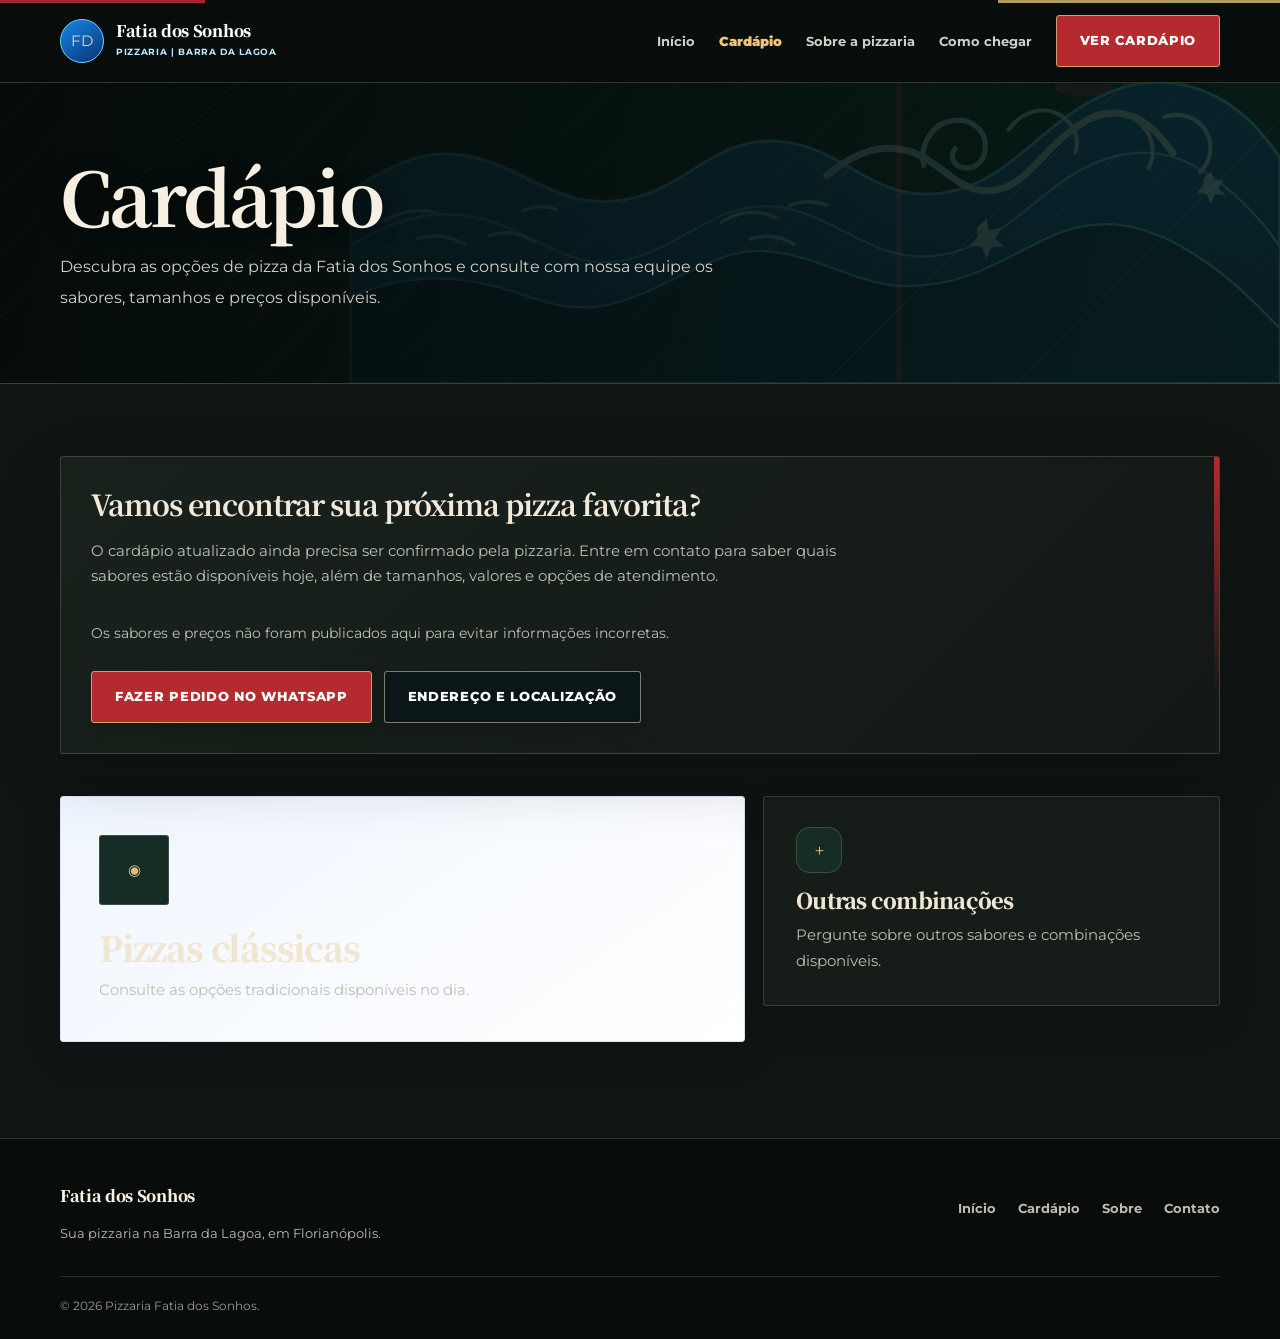
==== commit 14ddc563: "Unifica tipografia, cor do navegador e favicon da nova identidade" ====
--- a/cardapio.html
+++ b/cardapio.html
@@ -1,5 +1,5 @@
 <!DOCTYPE html>
-<html lang="pt-BR"><head><meta charset="UTF-8"><meta name="viewport" content="width=device-width, initial-scale=1"><meta name="theme-color" content="#124b91"><meta name="description" content="Consulte o cardápio da Pizzaria Fatia dos Sonhos, na Barra da Lagoa, Florianópolis. Confirme sabores, tamanhos e preços com a equipe."><title>Cardápio | Pizzaria Fatia dos Sonhos em Florianópolis</title><link rel="preconnect" href="https://fonts.googleapis.com"><link rel="preconnect" href="https://fonts.gstatic.com" crossorigin><link href="https://fonts.googleapis.com/css2?family=Montserrat:wght@400;700;900&display=swap" rel="stylesheet"><link rel="stylesheet" href="style.css"></head>
+<html lang="pt-BR"><head><meta charset="UTF-8"><meta name="viewport" content="width=device-width, initial-scale=1"><meta name="theme-color" content="#101413"><meta name="description" content="Consulte o cardápio da Pizzaria Fatia dos Sonhos, na Barra da Lagoa, Florianópolis. Confirme sabores, tamanhos e preços com a equipe."><title>Cardápio | Pizzaria Fatia dos Sonhos em Florianópolis</title><link rel="icon" type="image/svg+xml" href="favicon.svg"><link rel="preconnect" href="https://fonts.googleapis.com"><link rel="preconnect" href="https://fonts.gstatic.com" crossorigin><link href="https://fonts.googleapis.com/css2?family=Montserrat:wght@400;500;600;700;800;900&family=Noto+Serif+JP:wght@400;500;600;700&display=swap" rel="stylesheet"><link rel="stylesheet" href="style.css"></head>
 <body><header class="navbar"><div class="container nav-inner"><a class="brand" href="index.html"><span class="brand-mark">FD</span><span><span class="brand-name">Fatia dos Sonhos</span><span class="brand-tag">Pizzaria | Barra da Lagoa</span></span></a><button class="menu-toggle" id="menuToggle" aria-label="Abrir menu" aria-expanded="false" aria-controls="navLinks">☰</button><nav class="nav-links" id="navLinks"><a href="index.html">Início</a><a href="cardapio.html" aria-current="page">Cardápio</a><a href="sobre.html">Sobre a pizzaria</a><a href="contato.html">Como chegar</a><a class="btn nav-cta" href="cardapio.html">VER CARDÁPIO</a></nav></div></header>
 <main><section class="page-hero"><div class="container"><h1>Cardápio</h1><p>Descubra as opções de pizza da Fatia dos Sonhos e consulte com nossa equipe os sabores, tamanhos e preços disponíveis.</p></div></section><section class="page-content"><div class="container"><div class="menu-panel"><h2>Vamos encontrar sua próxima pizza favorita?</h2><p class="menu-intro">O cardápio atualizado ainda precisa ser confirmado pela pizzaria. Entre em contato para saber quais sabores estão disponíveis hoje, além de tamanhos, valores e opções de atendimento.</p><p class="menu-note">Os sabores e preços não foram publicados aqui para evitar informações incorretas.</p><div class="menu-actions"><a class="btn whatsapp-link" href="#">FAZER PEDIDO NO WHATSAPP</a><a class="btn btn-outline" href="contato.html">Endereço e localização</a></div></div><div style="margin-top:42px" class="service-grid"><article class="service-card"><div class="service-icon">◉</div><h3>Pizzas clássicas</h3><p>Consulte as opções tradicionais disponíveis no dia.</p></article><article class="service-card"><div class="service-icon">＋</div><h3>Outras combinações</h3><p>Pergunte sobre outros sabores e combinações disponíveis.</p></article></div></div></section></main>
 <footer><div class="container"><div class="footer-main"><div><a class="brand" href="index.html"><span class="brand-name">Fatia dos Sonhos</span></a><p class="footer-description">Sua pizzaria na Barra da Lagoa, em Florianópolis.</p></div><nav class="footer-links"><a href="index.html">Início</a><a href="cardapio.html">Cardápio</a><a href="sobre.html">Sobre</a><a href="contato.html">Contato</a></nav></div><div class="footer-bottom"><span>© <span id="year"></span> Pizzaria Fatia dos Sonhos.</span></div></div></footer><script src="script.js"></script></body></html>
--- a/style.css
+++ b/style.css
@@ -345,7 +345,7 @@
 .home-hero{background-image:linear-gradient(90deg,rgba(0,0,0,.9),rgba(0,0,0,.72) 55%,rgba(0,0,0,.42)),linear-gradient(0deg,rgba(0,0,0,.4),rgba(0,0,0,.16)),url('https://images.unsplash.com/photo-1571407970349-bc81e7e96d47?auto=format&fit=crop&w=2000&q=82')}
 .home-hero .hero-copy h1 span{color:#f5c451}
 .home-hero .hero-copy>p{color:#fff;max-width:620px;line-height:1.8;text-shadow:0 2px 12px #000}
-.navbar .brand-name,.navbar .brand-tag{color:#fff;text-shadow:0 1px 8px #0006}
+.navbar .brand-name,.navbar .brand-tag{color:var(--blue);text-shadow:none}
 .navbar .brand-tag{font-weight:700;letter-spacing:.07em}
 .home-hero .btn:not(.btn-outline){background:#f5c451;color:#171717;border:1px solid #f5c451;font-weight:900}
 .home-hero .btn:not(.btn-outline):hover{background:#ffda78;transform:translateY(-2px)}
@@ -357,3 +357,180 @@
 .hours-section{padding:0 0 76px;background:#f7f8fa}.hours-panel{display:flex;align-items:center;justify-content:space-between;gap:24px;padding:30px;background:#fff;border:1px solid #e1e5eb;border-radius:18px}.hours-panel h2{font-size:clamp(1.6rem,3vw,2.2rem)}.hours-status{margin:0;color:#566273;line-height:1.65}
 
 @media(max-width:760px){.trust-strip-inner{grid-template-columns:1fr;gap:12px}.trust-item{padding:4px 0 4px 14px}.featured-section{padding:52px 0}.featured-empty,.hours-panel{align-items:stretch;flex-direction:column;padding:22px}.featured-empty .btn,.hours-panel .btn{width:100%;text-align:center}.hours-section{padding-bottom:52px}}
+
+/* Tema de ondas de agua: arte original inspirada em gravuras japonesas */
+:root{--blue:#1260bd;--blue-dark:#071e49;--blue-light:#e6f5ff;--wave-cyan:#63d5ff;--wave-gold:#f5c451}
+.navbar{background:rgba(4,17,44,.97);border-bottom:1px solid rgba(111,207,255,.25);backdrop-filter:blur(12px)}
+.navbar .brand-name{color:#fff}.navbar .brand-tag{color:#bdeaff;text-shadow:none}
+.navbar .brand-mark{background:linear-gradient(145deg,#1687e8,#0a3274);border:1px solid #64d7ff}
+.nav-links{color:#e8f5ff}.nav-links a:not(.btn):hover,.nav-links a[aria-current="page"]{color:#71dcff}
+.nav-cta{background:#f5c451;color:#081a38;border:1px solid #f5c451}.nav-cta:hover{background:#ffdd7a;color:#081a38;border-color:#ffdd7a}
+.menu-toggle{background:#0c2c63;color:#e5f8ff;border-color:#397dba}
+.home-hero{overflow:hidden}
+.home-hero:before{content:"";position:absolute;inset:0;background-image:url("waves.svg");background-repeat:no-repeat;background-size:min(1100px,100%) auto;background-position:right bottom;opacity:.72;mix-blend-mode:screen;pointer-events:none;z-index:0}
+.home-hero .container{position:relative;z-index:1}
+.home-hero .hero-copy h1 span{color:#f5c451;text-shadow:0 2px 20px #0008}
+.home-hero .hero-copy>p{color:#f3f9ff}
+.home-hero .hero-actions .btn:not(.btn-outline){background:#f5c451;color:#101b2c;border-color:#f5c451}
+.home-hero .hero-actions .btn:not(.btn-outline):hover{background:#ffdd7a;border-color:#ffdd7a}
+.home-hero .hero-actions .btn-outline{background:rgba(4,20,55,.35);border-color:#9ce7ff;color:#fff}
+.home-hero .hero-actions .btn-outline:hover{background:#e5f8ff;color:#08224d}
+.page-hero{background-color:#071e49;background-image:linear-gradient(100deg,rgba(4,18,48,.96),rgba(7,54,123,.82)),url("waves.svg");background-repeat:no-repeat;background-position:center,right bottom;background-size:cover,min(950px,100%) auto;border-bottom:3px solid #1687dc}
+.page-hero h1{color:#fff;text-shadow:0 3px 18px #0006}.page-hero p{color:#e0f3ff}
+.nav-links a[aria-current="page"]{color:#71dcff}
+.featured-section{border-top:1px solid #d2eaff;background:linear-gradient(180deg,#f2f9ff,#fff)}
+.featured-section .section-heading h2:after{content:"";display:block;width:72px;height:4px;border-radius:8px;background:linear-gradient(90deg,#1687dc,#7be5ff);margin:16px auto 0}
+.menu-panel,.contact-card{box-shadow:0 12px 34px rgba(10,56,118,.08)}
+.whatsapp-float{box-shadow:0 7px 25px rgba(0,0,0,.24);bottom:calc(20px + env(safe-area-inset-bottom))}
+@media(max-width:760px){
+ .nav-links{background:#071e49;border-bottom:1px solid #2368a5;box-shadow:0 18px 25px #06163355}
+ .nav-links a:not(.btn){color:#e8f5ff;border-bottom-color:#ffffff1c}
+ .nav-links a:not(.btn):hover,.nav-links a[aria-current="page"]{color:#71dcff}
+ .nav-cta{color:#081a38!important;background:#f5c451!important}
+ .home-hero:before{background-size:145% auto;background-position:66% bottom;opacity:.66}
+ .page-hero{background-size:cover,150% auto;background-position:center,right bottom}
+}
+@media(prefers-reduced-motion:reduce){.home-hero .btn,.nav-cta{transition:none}}
+
+/* ==========================================================
+   KIMETSU-INSPIRED ART DIRECTION — editorial Japan / anime cinema
+   Motifs and textures are original vector artwork, not character art.
+   ========================================================== */
+:root{
+ --blue:#1769aa;--blue-dark:#071e49;--blue-light:#dff2ff;
+ --ink:#f5f1e8;--muted:#bcbeb7;--line:rgba(224,219,202,.17);
+ --white:#f7f3e9;--shadow:0 20px 60px rgba(0,0,0,.32);--radius:5px;
+ --charcoal:#101413;--charcoal-2:#171d1a;--forest:#18372b;
+ --vermilion:#b52a2e;--vermilion-bright:#dc4a3d;--indigo:#082b56;
+ --aged-gold:#c7a66a;--paper:#e5d9bd;
+}
+html{scroll-behavior:smooth;scroll-padding-top:88px}
+body{background:var(--charcoal);color:var(--ink);font-family:'Montserrat',sans-serif;line-height:1.72}
+body:before{content:"";position:fixed;inset:0;pointer-events:none;z-index:-1;opacity:.15;background-image:repeating-linear-gradient(0deg,transparent 0 4px,rgba(226,211,173,.03) 4px 5px),url("data:image/svg+xml,%3Csvg xmlns='http://www.w3.org/2000/svg' width='80' height='80' viewBox='0 0 80 80'%3E%3Cfilter id='n'%3E%3CfeTurbulence type='fractalNoise' baseFrequency='.8' numOctaves='2' stitchTiles='stitch'/%3E%3C/filter%3E%3Crect width='100%25' height='100%25' filter='url(%23n)' opacity='.28'/%3E%3C/svg%3E")}
+a{transition:color .2s ease}
+::selection{background:var(--vermilion);color:#fff}
+h1,h2,h3{font-family:'Noto Serif JP',Georgia,serif;font-weight:700;letter-spacing:-.035em}
+h1{line-height:1.08}
+h2{line-height:1.2}
+p{color:var(--muted)}
+a:focus-visible,button:focus-visible{outline:3px solid #8bdcff;outline-offset:4px;border-radius:3px}
+.container{width:min(1160px,calc(100% - 44px))}
+.btn{position:relative;isolation:isolate;overflow:hidden;border:1px solid var(--aged-gold);border-radius:3px;padding:14px 23px;background:var(--vermilion);color:#fff;font-size:.79rem;font-weight:800;letter-spacing:.055em;text-transform:uppercase;box-shadow:0 8px 20px rgba(0,0,0,.17);transition:transform .22s ease,background .22s ease,border-color .22s ease}
+.btn:after{content:"";position:absolute;left:-130%;top:0;width:85%;height:100%;background:linear-gradient(105deg,transparent,rgba(255,255,255,.15),transparent);transform:skewX(-18deg);transition:left .55s ease;z-index:-1}
+.btn:hover{background:#d23a32;color:#fff;border-color:#e5c98b;transform:translateY(-2px);box-shadow:0 12px 26px rgba(0,0,0,.28)}
+.btn:hover:after{left:150%}
+.btn-outline{background:rgba(4,18,24,.55);color:#fff;border-color:rgba(226,210,174,.55)}
+.btn-outline:hover{background:var(--forest);border-color:var(--aged-gold);color:#fff}
+.btn svg{width:18px;height:18px}
+.navbar{background:rgba(9,14,13,.95);border-bottom:1px solid rgba(199,166,106,.25);backdrop-filter:blur(16px)}
+.navbar:before{content:"";position:absolute;left:0;right:0;top:0;height:3px;background:linear-gradient(90deg,var(--vermilion) 0 16%,transparent 16% 78%,var(--aged-gold) 78% 100%);opacity:.9}
+.nav-inner{height:82px}
+.brand{gap:12px}
+.brand-mark{width:44px;height:44px;border:1px solid rgba(199,166,106,.55);border-radius:50%;background:radial-gradient(circle at 35% 30%,#244b3b,#0b1713 74%);color:#e8d6ad}
+.brand-name{color:#f7f1e4;font-family:'Noto Serif JP',Georgia,serif;font-size:1rem;letter-spacing:-.02em}
+.brand-tag{color:#bfae8c;font-size:.59rem;letter-spacing:.14em}
+.nav-links{color:#d2d0c7;gap:24px}
+.nav-links a:not(.btn){transition:color .2s ease}
+.nav-links a:not(.btn):hover,.nav-links a[aria-current="page"]{color:#f0c47b}
+.nav-cta{background:var(--vermilion);border-color:#d09e66;color:#fff}
+.menu-toggle{border:1px solid #645746;background:#17211c;color:#f5ead3;border-radius:3px}
+.home-hero{min-height:min(820px,calc(100svh - 64px));padding:158px 0 120px;background-color:#090e10;background-image:linear-gradient(90deg,rgba(5,10,12,.95) 0%,rgba(5,10,12,.82) 44%,rgba(5,10,12,.45) 100%),linear-gradient(0deg,rgba(5,10,12,.65),rgba(5,10,12,.13)),url('https://images.unsplash.com/photo-1571407970349-bc81e7e96d47?auto=format&fit=crop&w=2000&q=82');background-size:cover;background-position:center 52%;border-bottom:1px solid rgba(199,166,106,.24)}
+.home-hero:before{content:"";position:absolute;inset:0;background:url("waves.svg") no-repeat right bottom/min(1080px,94%) auto;opacity:.62;mix-blend-mode:screen;pointer-events:none;z-index:0}
+.home-hero:after{content:"";position:absolute;right:clamp(18px,4vw,72px);top:130px;width:5px;height:116px;background:linear-gradient(var(--vermilion),rgba(181,42,46,0));transform:rotate(17deg);opacity:.82;pointer-events:none}
+.home-hero .container{position:relative;z-index:1}
+.home-hero .hero-copy{max-width:790px}
+.home-hero .hero-copy h1{max-width:760px;font-family:'Noto Serif JP',Georgia,serif;font-size:clamp(3rem,6.7vw,6.1rem);line-height:1.03;letter-spacing:-.055em;margin:0 0 26px;text-wrap:balance}
+.home-hero .hero-copy h1 span{display:block;margin-top:.1em;color:#e5bb75;text-shadow:0 2px 20px #0008}
+.home-hero .hero-copy>p{max-width:590px;color:#f1eee5;font-size:1.03rem;line-height:1.9;text-shadow:0 2px 15px #0009}
+.home-hero .hero-note{color:#ddd6c7}
+.home-hero .note-icon{background:rgba(26,62,48,.85);border:1px solid rgba(209,179,119,.55);color:#edcf92}
+.home-hero .hero-actions{gap:14px}
+.home-hero .hero-actions .btn:not(.btn-outline){background:var(--vermilion);border-color:#d7b579}
+.home-hero .hero-visual{display:none}
+.trust-strip{background:#0b100f;border-top:1px solid #ffffff12;border-bottom:1px solid rgba(199,166,106,.27)}
+.trust-item{border-left:2px solid var(--vermilion);padding-left:18px}
+.trust-item strong{font-family:'Noto Serif JP',Georgia,serif;color:#f2e8d3;font-weight:600}
+.trust-item small{color:#bcb8ad}
+.featured-section,.hours-section{background:linear-gradient(180deg,#111715,#0d1110);color:var(--ink)}
+.featured-section{position:relative;overflow:hidden;border-top:1px solid rgba(199,166,106,.12)}
+.featured-section:before{content:"";position:absolute;left:-80px;top:40px;width:240px;height:260px;border:1px solid rgba(199,166,106,.12);border-radius:48% 52% 44% 56%;transform:rotate(-30deg);pointer-events:none}
+.featured-section .section-heading,.hours-panel{position:relative;z-index:1}
+.eyebrow{color:#d4ad69;letter-spacing:.18em;font-size:.69rem}
+.eyebrow:before{background:var(--vermilion);width:28px;height:2px}
+.featured-section h2,.hours-panel h2{color:#f4eee1}
+.section-intro{color:#bbb8ae}
+.featured-section .section-heading h2:after{background:linear-gradient(90deg,var(--vermilion),var(--aged-gold));height:2px}
+.featured-empty{max-width:860px;background:linear-gradient(120deg,#18211c,#131917);border:1px solid rgba(199,166,106,.28);border-radius:3px;box-shadow:0 22px 58px #0004;position:relative}
+.featured-empty:before{content:"";position:absolute;left:0;top:22px;bottom:22px;width:3px;background:var(--vermilion)}
+.featured-empty h3{color:#f4ead7;font-family:'Noto Serif JP',Georgia,serif}
+.featured-empty p{color:#c6c1b5}
+.featured-empty .btn{background:var(--vermilion);color:#fff;border-color:#c7a66a}
+.hours-panel{background:#161d19;border-color:rgba(199,166,106,.26);border-radius:3px}
+.hours-status{color:#c9c4b8}
+.home-quick-links{background:#0a0e0d;border-top:1px solid #ffffff12}
+.quick-link-row p{color:#bdb7a8}
+.page-hero{position:relative;isolation:isolate;overflow:hidden;padding:155px 0 70px;background-color:#09110f;background-image:linear-gradient(100deg,rgba(5,11,10,.96),rgba(7,28,24,.86)),url("waves.svg");background-repeat:no-repeat;background-position:center,right bottom;background-size:cover,min(930px,85%) auto;border-bottom:1px solid rgba(199,166,106,.3)}
+.page-hero:before{content:"";position:absolute;z-index:-1;inset:0;background:repeating-linear-gradient(135deg,transparent 0 44px,rgba(238,222,183,.025) 44px 45px),linear-gradient(90deg,transparent 0 70%,rgba(181,42,46,.08) 70% 70.5%,transparent 70.5%);pointer-events:none}
+.page-hero h1{font-family:'Noto Serif JP',Georgia,serif;color:#f7f0e2;font-size:clamp(2.6rem,5.8vw,4.8rem);text-shadow:0 3px 18px #0008;max-width:900px}
+.page-hero p{color:#d4d1c5;max-width:700px;line-height:1.9}
+.page-content{background:#101513;padding:72px 0 96px}
+.menu-panel{background:linear-gradient(135deg,#18221d,#131816);border:1px solid rgba(199,166,106,.25);border-radius:3px;box-shadow:0 24px 65px #0003;position:relative;overflow:hidden}
+.menu-panel:after{content:"";position:absolute;top:0;right:0;width:5px;height:100%;background:linear-gradient(var(--vermilion),transparent 80%)}
+.menu-panel h2{color:#f2e9d9;font-family:'Noto Serif JP',Georgia,serif}
+.menu-intro,.menu-note{color:#c3c0b6}
+.service-card{background:#161d19;border:1px solid rgba(218,206,177,.18);border-radius:3px;box-shadow:0 14px 34px #0002}
+.service-card:hover{border-color:rgba(199,166,106,.48);box-shadow:0 22px 46px #0004}
+.service-card h3{color:#f1e6d1;font-family:'Noto Serif JP',Georgia,serif}
+.service-card p{color:#c0bdb2}
+.service-icon{background:#152d25;color:#dbbd82;border:1px solid rgba(199,166,106,.25);border-radius:3px}
+.about-page-grid .about-copy h2,.about-copy h2{color:#f5ecdc;font-family:'Noto Serif JP',Georgia,serif}
+.about-copy p{color:#c6c2b7}
+.about-image img{border:1px solid rgba(199,166,106,.34);filter:saturate(.88) contrast(1.05)}
+.contact-page-grid{align-items:stretch}
+.contact-card{background:linear-gradient(145deg,#18211c,#121715);border:1px solid rgba(199,166,106,.23);border-radius:3px;box-shadow:0 16px 35px #0002}
+.contact-card h2{color:#f2e7d2;font-family:'Noto Serif JP',Georgia,serif}
+.contact-card p{color:#c4c0b5}
+.contact-card a:not(.btn){color:#e7bd76}
+.map-card{border:1px solid rgba(199,166,106,.35);border-radius:3px;filter:saturate(.82)}
+.location{background:#101613}
+.location-info h2,.location-info h3{color:#f1e7d5}
+.location-info p{color:#c2bdb2}
+.cta-panel{background:linear-gradient(120deg,#18251d,#0b2d28);border:1px solid rgba(199,166,106,.33);border-radius:3px}
+.cta-copy h2{color:#f5eddf}
+.cta-copy p{color:#d2cec2}
+.cta-panel .btn{background:var(--vermilion);color:#fff;border:1px solid #d4b27a}
+footer{background:#080c0b;border-top:1px solid rgba(199,166,106,.26);color:#eee6d6}
+footer .brand-tag{color:#b8a583}
+.footer-description,.footer-links{color:#c1bbac}
+.footer-bottom{border-color:rgba(199,166,106,.2);color:#9d998e}
+.whatsapp-float{border:2px solid #d2b27a;box-shadow:0 10px 25px #0008}
+.reveal-image{transition:opacity .75s ease,transform .75s cubic-bezier(.2,.7,.2,1)}
+@media(max-width:950px){
+ .nav-links{gap:15px}.nav-links a:not(.btn){font-size:.75rem}
+ .home-hero .hero-copy h1{font-size:clamp(3rem,7.1vw,5.3rem)}
+}
+@media(max-width:760px){
+ html{scroll-padding-top:74px}
+ .navbar{background:rgba(8,13,12,.98)}
+ .nav-links{background:#0c1411;border-bottom:1px solid rgba(199,166,106,.25);box-shadow:0 20px 35px #0008}
+ .nav-links a:not(.btn){color:#eee7d8;border-bottom-color:#ffffff14}
+ .nav-links a:not(.btn):hover,.nav-links a[aria-current="page"]{color:#f2c67d}
+ .nav-cta{color:#fff!important;background:var(--vermilion)!important}
+ .home-hero{min-height:78svh;padding:128px 0 86px;background-position:57% center}
+ .home-hero:before{background-size:150% auto;background-position:70% bottom;opacity:.54}
+ .home-hero:after{top:98px;height:82px;right:24px}
+ .home-hero .hero-copy h1{font-size:clamp(2.65rem,11vw,4rem);line-height:1.06}
+ .home-hero .hero-copy>p{font-size:.97rem;line-height:1.8}
+ .page-hero{padding:116px 0 52px;background-size:cover,145% auto;background-position:center,right bottom}
+ .page-content{padding:48px 0 68px}
+ .featured-empty,.hours-panel{border-radius:3px}
+ .featured-empty{padding:24px}
+ .trust-strip-inner{grid-template-columns:1fr;gap:13px}
+ .trust-item{padding:3px 0 3px 15px}
+ .whatsapp-float{right:14px;bottom:calc(14px + env(safe-area-inset-bottom))}
+}
+@media(prefers-reduced-motion:reduce){
+ html{scroll-behavior:auto}
+ *,*:before,*:after{animation-duration:.01ms!important;animation-iteration-count:1!important;transition-duration:.01ms!important;scroll-behavior:auto!important}
+ .reveal-image{opacity:1;transform:none}
+}
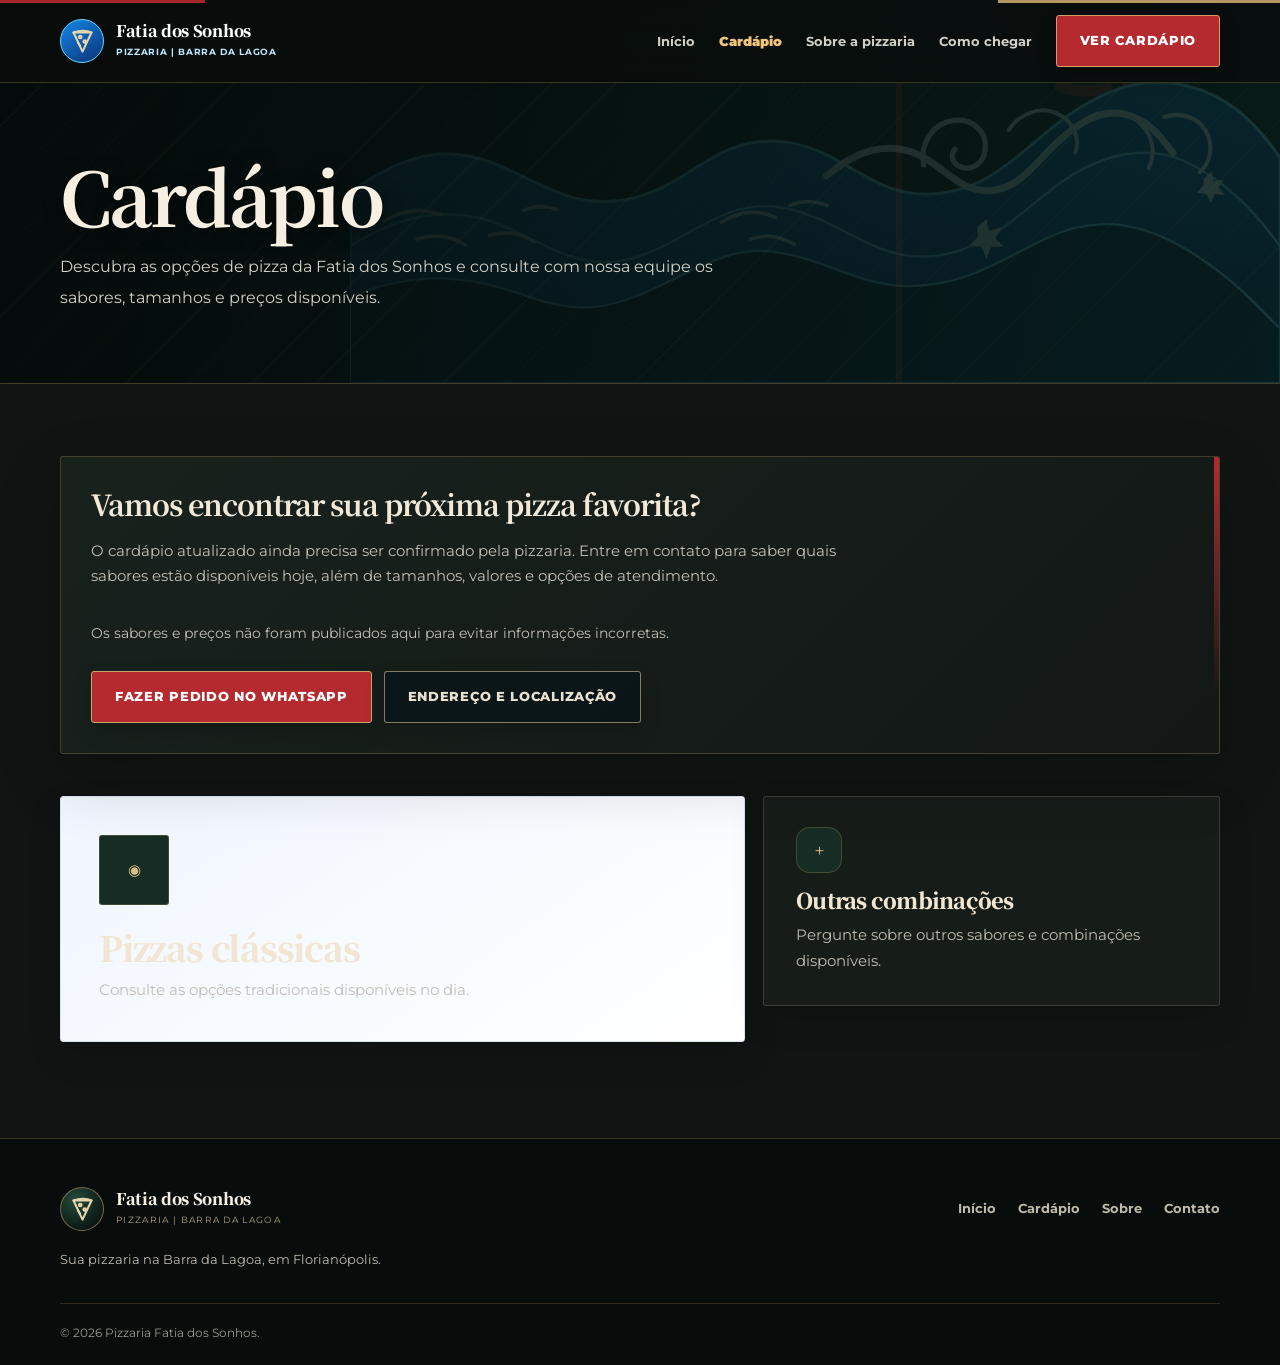
==== commit f7da1a31: "Uniformiza logomarca e rodape entre todas as paginas" ====
--- a/cardapio.html
+++ b/cardapio.html
@@ -1,5 +1,5 @@
 <!DOCTYPE html>
 <html lang="pt-BR"><head><meta charset="UTF-8"><meta name="viewport" content="width=device-width, initial-scale=1"><meta name="theme-color" content="#101413"><meta name="description" content="Consulte o cardápio da Pizzaria Fatia dos Sonhos, na Barra da Lagoa, Florianópolis. Confirme sabores, tamanhos e preços com a equipe."><title>Cardápio | Pizzaria Fatia dos Sonhos em Florianópolis</title><link rel="icon" type="image/svg+xml" href="favicon.svg"><link rel="preconnect" href="https://fonts.googleapis.com"><link rel="preconnect" href="https://fonts.gstatic.com" crossorigin><link href="https://fonts.googleapis.com/css2?family=Montserrat:wght@400;500;600;700;800;900&family=Noto+Serif+JP:wght@400;500;600;700&display=swap" rel="stylesheet"><link rel="stylesheet" href="style.css"></head>
-<body><header class="navbar"><div class="container nav-inner"><a class="brand" href="index.html"><span class="brand-mark">FD</span><span><span class="brand-name">Fatia dos Sonhos</span><span class="brand-tag">Pizzaria | Barra da Lagoa</span></span></a><button class="menu-toggle" id="menuToggle" aria-label="Abrir menu" aria-expanded="false" aria-controls="navLinks">☰</button><nav class="nav-links" id="navLinks"><a href="index.html">Início</a><a href="cardapio.html" aria-current="page">Cardápio</a><a href="sobre.html">Sobre a pizzaria</a><a href="contato.html">Como chegar</a><a class="btn nav-cta" href="cardapio.html">VER CARDÁPIO</a></nav></div></header>
+<body><header class="navbar"><div class="container nav-inner"><a class="brand" href="index.html"><span class="brand-mark" aria-hidden="true"><svg viewBox="0 0 24 24" fill="none" stroke="currentColor" stroke-width="1.8" stroke-linecap="round" stroke-linejoin="round"><path d="M4 4c5.5-2 11.5-2 16 0l-8 17L4 4Z"/><path d="m4 4 16 0"/><circle cx="10" cy="8" r="1.2"/><circle cx="14" cy="12" r="1.2"/><path d="M8 13 10 16"/></svg></span><span><span class="brand-name">Fatia dos Sonhos</span><span class="brand-tag">Pizzaria | Barra da Lagoa</span></span></a><button class="menu-toggle" id="menuToggle" aria-label="Abrir menu" aria-expanded="false" aria-controls="navLinks">☰</button><nav class="nav-links" id="navLinks"><a href="index.html">Início</a><a href="cardapio.html" aria-current="page">Cardápio</a><a href="sobre.html">Sobre a pizzaria</a><a href="contato.html">Como chegar</a><a class="btn nav-cta" href="cardapio.html">VER CARDÁPIO</a></nav></div></header>
 <main><section class="page-hero"><div class="container"><h1>Cardápio</h1><p>Descubra as opções de pizza da Fatia dos Sonhos e consulte com nossa equipe os sabores, tamanhos e preços disponíveis.</p></div></section><section class="page-content"><div class="container"><div class="menu-panel"><h2>Vamos encontrar sua próxima pizza favorita?</h2><p class="menu-intro">O cardápio atualizado ainda precisa ser confirmado pela pizzaria. Entre em contato para saber quais sabores estão disponíveis hoje, além de tamanhos, valores e opções de atendimento.</p><p class="menu-note">Os sabores e preços não foram publicados aqui para evitar informações incorretas.</p><div class="menu-actions"><a class="btn whatsapp-link" href="#">FAZER PEDIDO NO WHATSAPP</a><a class="btn btn-outline" href="contato.html">Endereço e localização</a></div></div><div style="margin-top:42px" class="service-grid"><article class="service-card"><div class="service-icon">◉</div><h3>Pizzas clássicas</h3><p>Consulte as opções tradicionais disponíveis no dia.</p></article><article class="service-card"><div class="service-icon">＋</div><h3>Outras combinações</h3><p>Pergunte sobre outros sabores e combinações disponíveis.</p></article></div></div></section></main>
-<footer><div class="container"><div class="footer-main"><div><a class="brand" href="index.html"><span class="brand-name">Fatia dos Sonhos</span></a><p class="footer-description">Sua pizzaria na Barra da Lagoa, em Florianópolis.</p></div><nav class="footer-links"><a href="index.html">Início</a><a href="cardapio.html">Cardápio</a><a href="sobre.html">Sobre</a><a href="contato.html">Contato</a></nav></div><div class="footer-bottom"><span>© <span id="year"></span> Pizzaria Fatia dos Sonhos.</span></div></div></footer><script src="script.js"></script></body></html>+<footer><div class="container"><div class="footer-main"><div><a class="brand" href="index.html"><span class="brand-mark" aria-hidden="true"><svg viewBox="0 0 24 24" fill="none" stroke="currentColor" stroke-width="1.8" stroke-linecap="round" stroke-linejoin="round"><path d="M4 4c5.5-2 11.5-2 16 0l-8 17L4 4Z"/><path d="m4 4 16 0"/><circle cx="10" cy="8" r="1.2"/><circle cx="14" cy="12" r="1.2"/><path d="M8 13 10 16"/></svg></span><span><span class="brand-name">Fatia dos Sonhos</span><span class="brand-tag">Pizzaria | Barra da Lagoa</span></span></a><p class="footer-description">Sua pizzaria na Barra da Lagoa, em Florianópolis.</p></div><nav class="footer-links"><a href="index.html">Início</a><a href="cardapio.html">Cardápio</a><a href="sobre.html">Sobre</a><a href="contato.html">Contato</a></nav></div><div class="footer-bottom"><span>© <span id="year"></span> Pizzaria Fatia dos Sonhos.</span></div></div></footer><script src="script.js"></script></body></html>
--- a/style.css
+++ b/style.css
@@ -534,3 +534,28 @@
  *,*:before,*:after{animation-duration:.01ms!important;animation-iteration-count:1!important;transition-duration:.01ms!important;scroll-behavior:auto!important}
  .reveal-image{opacity:1;transform:none}
 }
+
+/* Final polish: readable texture layer, matching call-to-action surfaces */
+body{background-color:#101413;background-image:radial-gradient(ellipse at 12% 14%,rgba(30,73,54,.12),transparent 42%),linear-gradient(180deg,#101413,#0d1110);background-attachment:fixed}
+body:before{display:none}
+.trust-strip{background:#0b100f}
+.featured-empty .btn{background:var(--vermilion);color:#fff;border-color:var(--aged-gold)}
+.home-quick-links .btn{background:transparent;border-color:var(--aged-gold);color:#f0d8a7}
+.home-quick-links .btn:hover{background:var(--forest);color:#fff}
+footer .brand-name{color:#f7f1e4}
+.contact-card a:not(.btn):hover{color:#fff0c8;text-decoration:underline;text-underline-offset:4px}
+.menu-panel .menu-actions .btn-outline{color:#e9e1cf}
+@media(max-width:760px){
+ .nav-inner{gap:10px}
+ .brand-name{font-size:.91rem}
+ .brand-tag{font-size:.56rem}
+ .home-hero .hero-actions .btn{width:100%;white-space:normal;text-align:center}
+ .featured-empty{gap:18px}
+}
+@media(max-width:390px){
+ .container{width:calc(100% - 30px)}
+ .home-hero .hero-copy h1{font-size:clamp(2.35rem,10.7vw,3rem)}
+ .brand{gap:8px}
+ .brand-name{font-size:.81rem}
+ .brand-tag{letter-spacing:.08em;font-size:.5rem}
+}
